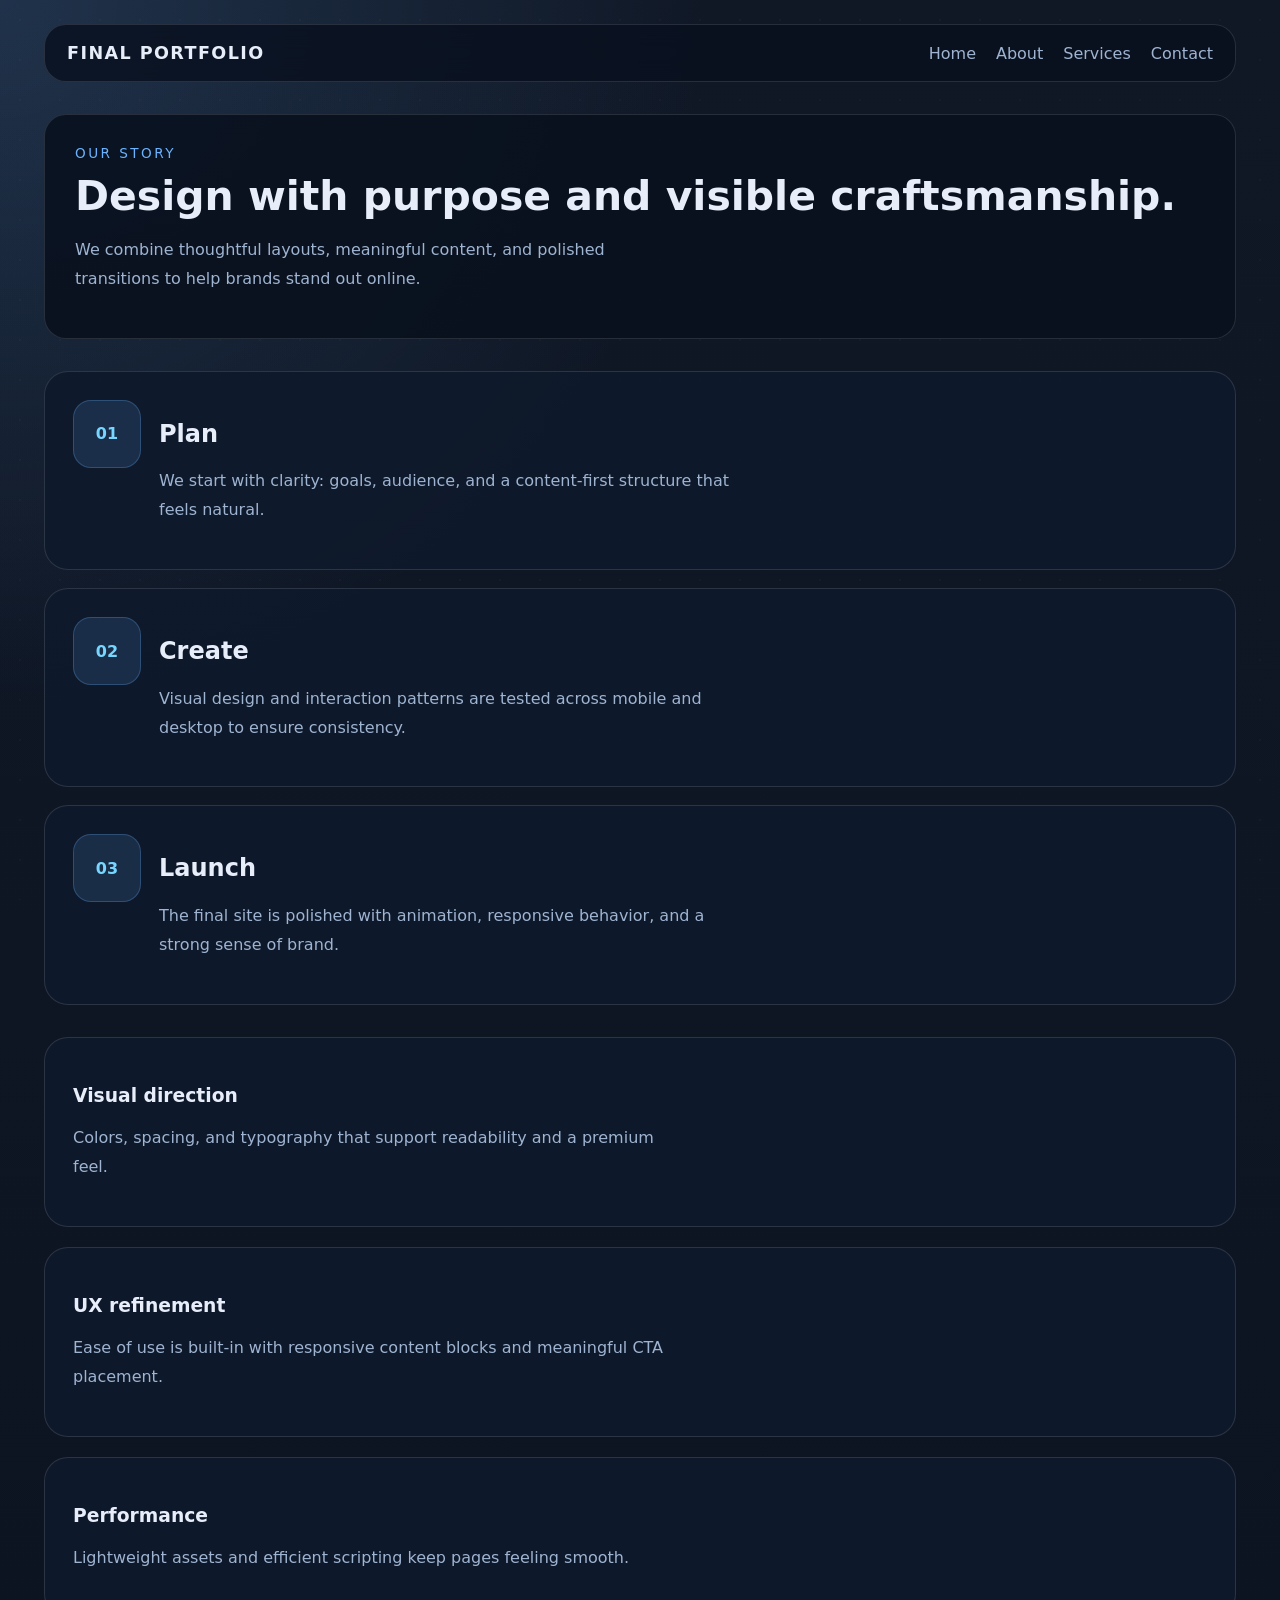
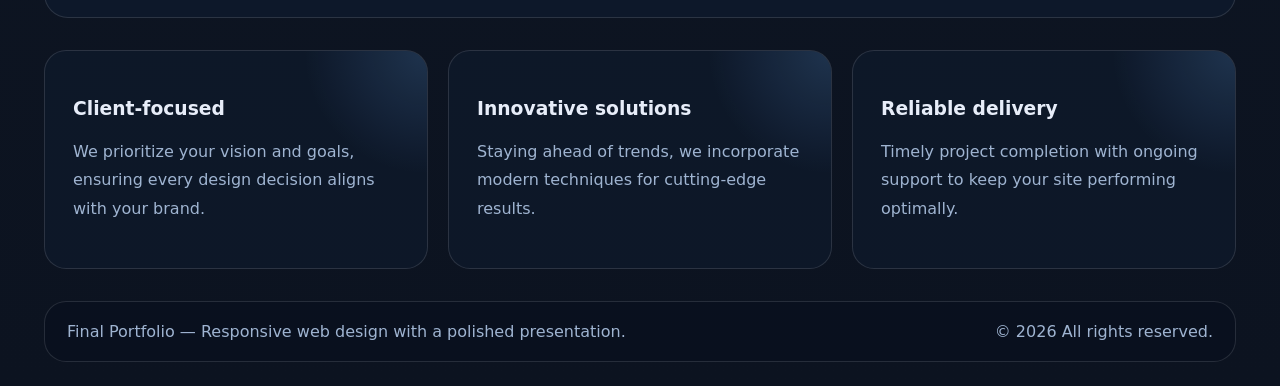
==== about.html @ c87543c3 "Initial commit" ====
<!DOCTYPE html>
<html lang="en">
<head>
  <meta charset="UTF-8" />
  <meta name="viewport" content="width=device-width, initial-scale=1.0" />
  <title>Final Portfolio | About</title>
  <link rel="stylesheet" href="styles.css" />
</head>
<body>
  <div class="page-shell">
    <header class="site-header">
      <div class="brand">Final Portfolio</div>
      <nav class="nav-links">
        <a href="index.html">Home</a>
        <a href="about.html">About</a>
        <a href="services.html">Services</a>
        <a href="contact.html">Contact</a>
      </nav>
      <button class="menu-toggle" aria-label="Toggle menu">Menu</button>
    </header>

    <main>
      <section class="page-intro">
        <span class="eyebrow">Our story</span>
        <h1>Design with purpose and visible craftsmanship.</h1>
        <p>We combine thoughtful layouts, meaningful content, and polished transitions to help brands stand out online.</p>
      </section>

      <section class="timeline-section">
        <div class="timeline-step">
          <div class="step-number">01</div>
          <div>
            <h2>Plan</h2>
            <p>We start with clarity: goals, audience, and a content-first structure that feels natural.</p>
          </div>
        </div>
        <div class="timeline-step">
          <div class="step-number">02</div>
          <div>
            <h2>Create</h2>
            <p>Visual design and interaction patterns are tested across mobile and desktop to ensure consistency.</p>
          </div>
        </div>
        <div class="timeline-step">
          <div class="step-number">03</div>
          <div>
            <h2>Launch</h2>
            <p>The final site is polished with animation, responsive behavior, and a strong sense of brand.</p>
          </div>
        </div>
      </section>

      <section class="skill-grid">
        <article class="skill-card">
          <h3>Visual direction</h3>
          <p>Colors, spacing, and typography that support readability and a premium feel.</p>
        </article>
        <article class="skill-card">
          <h3>UX refinement</h3>
          <p>Ease of use is built-in with responsive content blocks and meaningful CTA placement.</p>
        </article>
        <article class="skill-card">
          <h3>Performance</h3>
          <p>Lightweight assets and efficient scripting keep pages feeling smooth.</p>
        </article>
      </section>

      <section class="feature-grid">
        <article class="feature-card" tabindex="0">
          <h3>Client-focused</h3>
          <p>We prioritize your vision and goals, ensuring every design decision aligns with your brand.</p>
        </article>
        <article class="feature-card" tabindex="0">
          <h3>Innovative solutions</h3>
          <p>Staying ahead of trends, we incorporate modern techniques for cutting-edge results.</p>
        </article>
        <article class="feature-card" tabindex="0">
          <h3>Reliable delivery</h3>
          <p>Timely project completion with ongoing support to keep your site performing optimally.</p>
        </article>
      </section>
    </main>

    <footer class="site-footer">
      <p>Final Portfolio — Responsive web design with a polished presentation.</p>
      <p>© 2026 All rights reserved.</p>
    </footer>
  </div>

  <script src="script.js"></script>
</body>
</html>
---- styles.css ----
:root {
  color-scheme: dark;
  --bg: #0d1321;
  --surface: rgba(18, 36, 60, 0.94);
  --surface-strong: rgba(255, 255, 255, 0.08);
  --text: #e7edf9;
  --muted: #9fb4d1;
  --accent: #6cb3ff;
  --accent-strong: #77d6ff;
  --border: rgba(255, 255, 255, 0.12);
  --radius: 22px;
  font-family: Inter, system-ui, -apple-system, BlinkMacSystemFont, sans-serif;
}

* {
  box-sizing: border-box;
}

html {
  scroll-behavior: smooth;
}

body {
  margin: 0;
  min-height: 100vh;
  background: radial-gradient(circle at top left, rgba(109, 179, 255, 0.17), transparent 30%),
    linear-gradient(180deg, #101826 0%, #0c1320 100%);
  color: var(--text);
}

body::before {
  content: "";
  position: fixed;
  inset: 0;
  background-image: radial-gradient(circle, rgba(255, 255, 255, 0.04) 1px, transparent 1px);
  background-size: 40px 40px;
  pointer-events: none;
  opacity: 0.6;
}

.page-shell {
  position: relative;
  max-width: 1240px;
  margin: 0 auto;
  padding: 24px;
}

.site-header {
  display: flex;
  align-items: center;
  justify-content: space-between;
  gap: 18px;
  margin-bottom: 32px;
  padding: 18px 22px;
  border: 1px solid var(--border);
  border-radius: var(--radius);
  background: rgba(9, 17, 31, 0.82);
  backdrop-filter: blur(12px);
}

.brand {
  font-size: 1.1rem;
  font-weight: 700;
  letter-spacing: 0.08em;
  text-transform: uppercase;
}

.nav-links {
  display: flex;
  gap: 20px;
  flex-wrap: wrap;
}

.nav-links a {
  color: var(--muted);
  text-decoration: none;
  font-weight: 500;
  transition: color 0.2s ease;
}

.nav-links a:hover,
.nav-links a:focus-visible {
  color: var(--accent-strong);
}

.menu-toggle {
  display: none;
  border: 1px solid var(--border);
  border-radius: 999px;
  padding: 10px 16px;
  color: var(--text);
  background: transparent;
  cursor: pointer;
}

main {
  display: grid;
  gap: 32px;
}

.hero-section {
  display: grid;
  grid-template-columns: minmax(0, 1.4fr) minmax(330px, 1fr);
  gap: 28px;
  align-items: stretch;
}

.hero-copy,
.hero-panel,
.page-intro,
.overview-section,
.timeline-section,
.skill-grid,
.feature-grid,
.form-section,
.service-list,
.service-highlights {
  position: relative;
}

.hero-copy {
  padding: 32px;
  border-radius: var(--radius);
  background: rgba(9, 17, 31, 0.82);
  border: 1px solid var(--border);
}

.hero-copy .eyebrow,
.page-intro .eyebrow,
.overview-copy .eyebrow {
  display: inline-flex;
  margin-bottom: 14px;
  font-size: 0.85rem;
  letter-spacing: 0.18em;
  text-transform: uppercase;
  color: var(--accent);
}

.hero-copy h1,
.page-intro h1,
.overview-copy h2 {
  margin: 0 0 18px;
  font-size: clamp(2rem, 3.2vw, 3.6rem);
  line-height: 1.05;
}

.hero-copy p,
.page-intro p,
.overview-copy p,
.service-item p,
.skill-card p,
.timeline-step p,
.mini-card p,
.feature-card p {
  max-width: 58ch;
  color: var(--muted);
  line-height: 1.8;
}

.primary-button {
  display: inline-flex;
  align-items: center;
  gap: 10px;
  padding: 14px 24px;
  margin-top: 22px;
  border: none;
  border-radius: 999px;
  background: linear-gradient(135deg, var(--accent), var(--accent-strong));
  color: #06101d;
  font-weight: 700;
  text-decoration: none;
  cursor: pointer;
  transition: transform 0.2s ease, box-shadow 0.2s ease;
}

.primary-button:hover,
.primary-button:focus-visible {
  transform: translateY(-2px);
  box-shadow: 0 18px 40px rgba(37, 131, 255, 0.18);
}

.slider {
  border-radius: var(--radius);
  overflow: hidden;
  background: linear-gradient(180deg, rgba(12, 27, 50, 0.96), rgba(6, 12, 24, 0.98));
  border: 1px solid var(--border);
  min-height: 320px;
  display: grid;
  align-items: center;
}

.slider-track {
  display: grid;
  position: relative;
  min-height: 320px;
}

.slide {
  position: absolute;
  inset: 0;
  padding: 32px;
  opacity: 0;
  transform: translateY(20px);
  transition: opacity 0.7s ease, transform 0.7s ease;
}

.slide.active {
  opacity: 1;
  transform: translateY(0);
}

.slide h2 {
  margin: 0 0 14px;
  font-size: clamp(1.65rem, 2vw, 2.2rem);
}

.slider-controls {
  display: flex;
  justify-content: center;
  gap: 10px;
  padding: 20px 0;
}

.slider-dot {
  width: 14px;
  height: 14px;
  border-radius: 50%;
  border: 1px solid rgba(255, 255, 255, 0.4);
  background: transparent;
  cursor: pointer;
  transition: transform 0.2s ease, background 0.2s ease;
}

.slider-dot.active,
.slider-dot:hover {
  transform: scale(1.15);
  background: var(--accent);
}

.feature-grid {
  display: grid;
  grid-template-columns: repeat(3, minmax(0, 1fr));
  gap: 20px;
}

.feature-card {
  position: relative;
  padding: 28px;
  border-radius: var(--radius);
  background: rgba(14, 25, 42, 0.9);
  border: 1px solid var(--border);
  overflow: hidden;
  cursor: pointer;
  transition: transform 0.3s ease, border-color 0.3s ease;
}

.feature-card::before {
  content: "";
  position: absolute;
  inset: 0;
  background: radial-gradient(circle at top right, rgba(109, 179, 255, 0.18), transparent 28%);
  pointer-events: none;
}

.feature-card:hover,
.feature-card:focus-visible,
.feature-card.active-card {
  transform: translateY(-6px);
  border-color: rgba(109, 179, 255, 0.4);
  box-shadow: 0 20px 50px rgba(37, 131, 255, 0.12);
}

.feature-card.active-card {
  background: rgba(15, 34, 62, 0.96);
}

.overview-section {
  display: grid;
  gap: 24px;
  grid-template-columns: minmax(0, 1.8fr) minmax(280px, 1fr);
  align-items: start;
}

.overview-copy {
  padding: 32px;
  border-radius: var(--radius);
  border: 1px solid var(--border);
  background: rgba(9, 17, 31, 0.82);
}

.overview-cards {
  display: grid;
  gap: 20px;
}

.mini-card,
.skill-card,
.service-item,
.highlight-card,
.timeline-step {
  border-radius: 24px;
  padding: 28px;
  background: rgba(14, 26, 44, 0.88);
  border: 1px solid var(--border);
}

.mini-card::after,
.highlight-card::after {
  content: "";
  display: block;
  width: 58px;
  height: 4px;
  margin-top: 18px;
  border-radius: 999px;
  background: linear-gradient(90deg, rgba(109, 179, 255, 0.85), rgba(119, 214, 255, 0.45));
}

.page-intro {
  padding: 28px 30px;
  border-radius: var(--radius);
  border: 1px solid var(--border);
  background: rgba(9, 17, 31, 0.9);
}

.timeline-section {
  display: grid;
  gap: 18px;
}

.timeline-step {
  display: grid;
  grid-template-columns: 68px minmax(0, 1fr);
  gap: 18px;
}

.step-number {
  width: 68px;
  height: 68px;
  display: grid;
  place-items: center;
  border-radius: 18px;
  font-weight: 700;
  background: rgba(109, 179, 255, 0.14);
  border: 1px solid rgba(109, 179, 255, 0.25);
  color: var(--accent-strong);
}

.skill-grid,
.service-list,
.service-highlights {
  display: grid;
  gap: 20px;
}

.service-item,
.skill-card,
.highlight-card {
  position: relative;
}

.service-item:hover,
.skill-card:hover,
.highlight-card:hover {
  transform: translateY(-4px);
}

.form-section {
  padding: 28px;
  border-radius: var(--radius);
  border: 1px solid var(--border);
  background: rgba(9, 17, 31, 0.92);
}

.contact-form {
  display: grid;
  gap: 18px;
}

.form-row {
  display: grid;
  gap: 8px;
}

.form-row label {
  font-size: 0.95rem;
  color: var(--text);
}

.form-row input,
.form-row select,
.form-row textarea {
  width: 100%;
  padding: 14px 16px;
  border-radius: 16px;
  border: 1px solid rgba(255, 255, 255, 0.12);
  background: rgba(8, 16, 29, 0.96);
  color: var(--text);
  transition: border-color 0.2s ease, transform 0.2s ease;
}

.form-row input:focus,
.form-row select:focus,
.form-row textarea:focus {
  outline: none;
  border-color: rgba(109, 179, 255, 0.7);
  transform: translateY(-1px);
}

.form-row input[type="range"] {
  accent-color: var(--accent-strong);
}

.range-value {
  font-size: 0.95rem;
  color: var(--muted);
}

.checkbox-row {
  grid-template-columns: auto 1fr;
  align-items: center;
}

.checkbox-row input {
  width: auto;
  margin-right: 10px;
}

.full-width {
  grid-column: 1 / -1;
}

.form-note {
  margin: 0;
  color: var(--muted);
  font-size: 0.95rem;
}

.site-footer {
  margin-top: 32px;
  padding: 20px 22px;
  border-radius: var(--radius);
  border: 1px solid var(--border);
  background: rgba(9, 17, 31, 0.82);
  display: flex;
  justify-content: space-between;
  flex-wrap: wrap;
  gap: 12px;
}

.site-footer p {
  margin: 0;
  color: var(--muted);
}

@media (max-width: 920px) {
  .hero-section,
  .overview-section {
    grid-template-columns: 1fr;
  }

  .feature-grid,
  .skill-grid,
  .service-list,
  .service-highlights {
    grid-template-columns: 1fr;
  }
}

@media (max-width: 760px) {
  .page-shell {
    padding: 18px;
  }

  .site-header {
    flex-wrap: wrap;
    justify-content: center;
  }

  .nav-links {
    width: 100%;
    justify-content: center;
  }

  .menu-toggle {
    display: inline-flex;
  }

  .page-intro h1,
  .hero-copy h1,
  .overview-copy h2 {
    font-size: 2.4rem;
  }
}

@media (max-width: 520px) {
  .site-footer {
    flex-direction: column;
    align-items: flex-start;
  }

  .hero-copy,
  .hero-panel,
  .page-intro,
  .overview-copy,
  .timeline-step,
  .feature-card,
  .mini-card,
  .service-item,
  .highlight-card,
  .form-section {
    padding: 22px;
  }
}
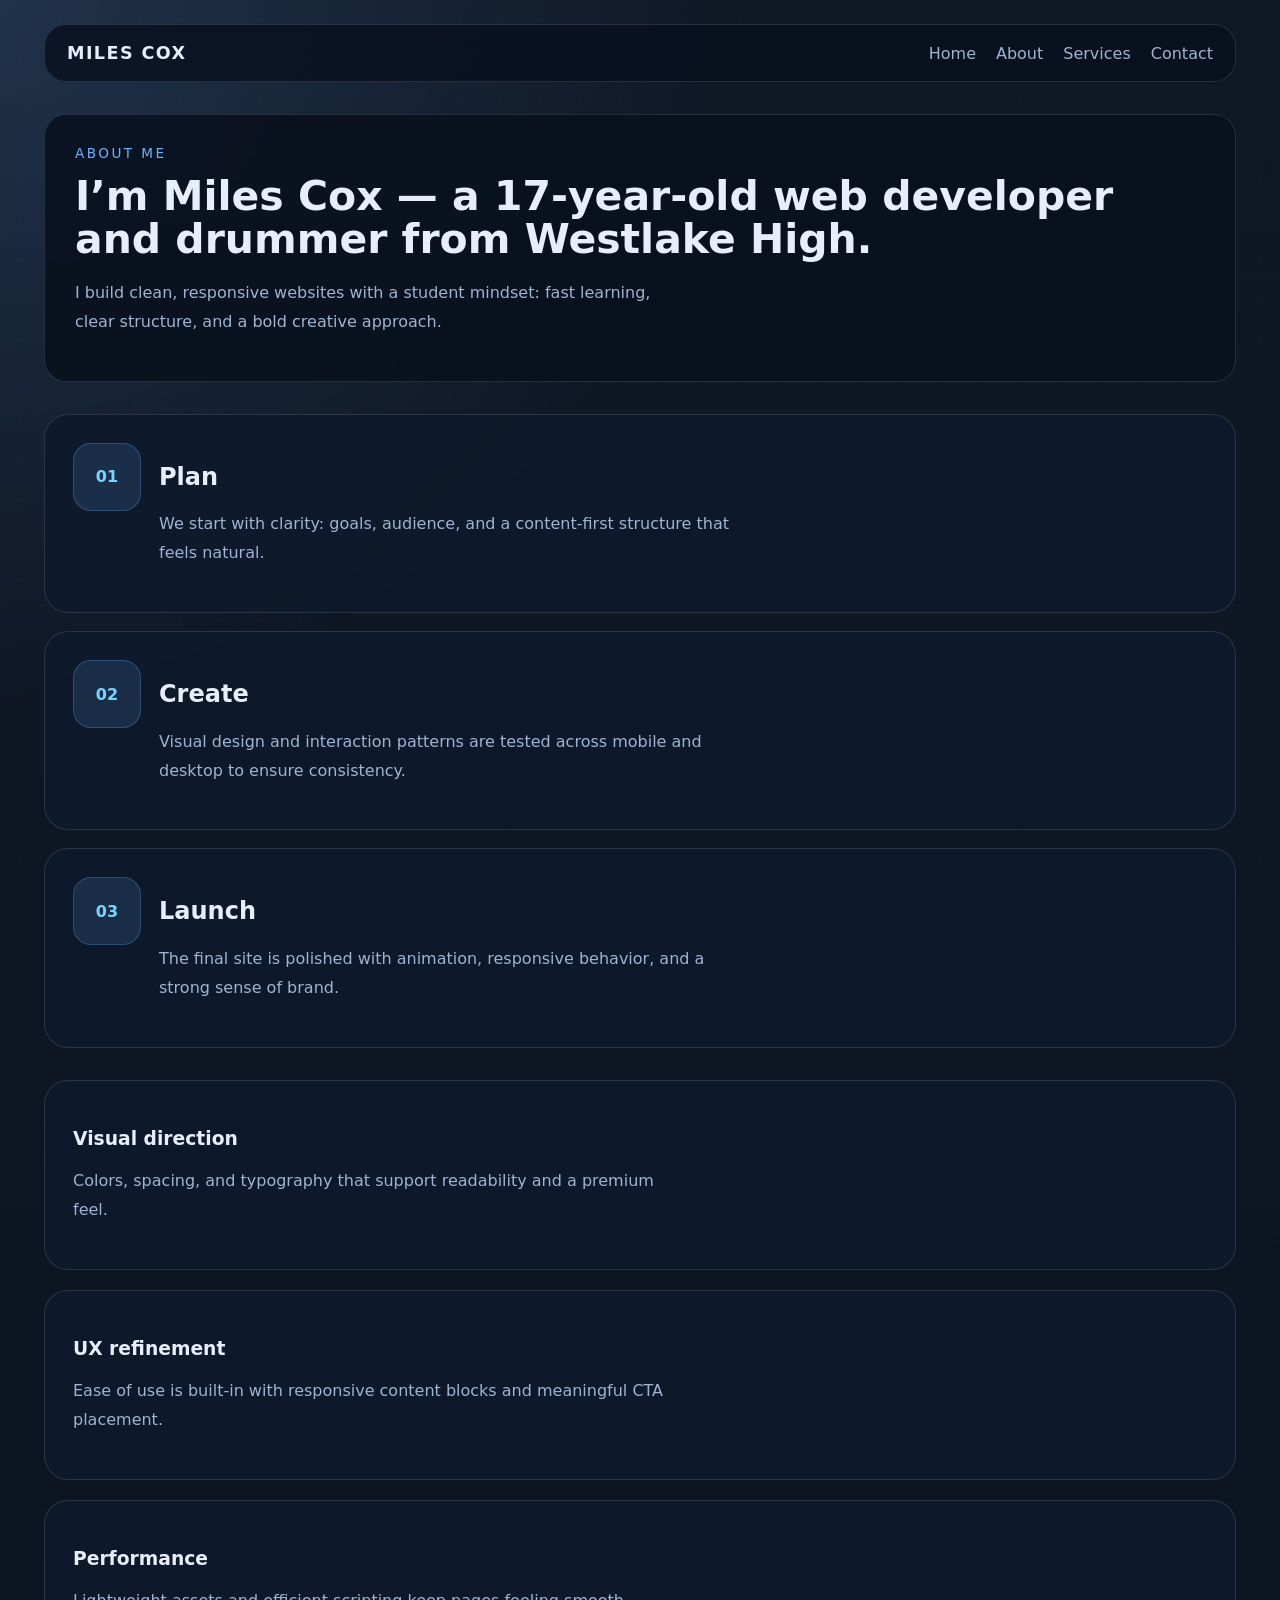
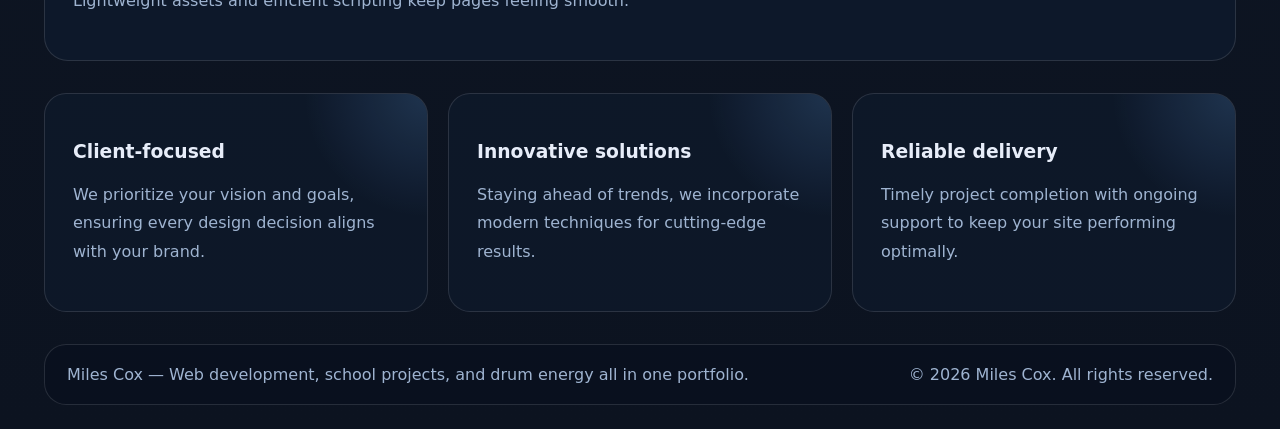
==== commit fa50eba4: "Made it more personal. Updated it and made it more personal" ====
--- a/about.html
+++ b/about.html
@@ -3,13 +3,13 @@
 <head>
   <meta charset="UTF-8" />
   <meta name="viewport" content="width=device-width, initial-scale=1.0" />
-  <title>Final Portfolio | About</title>
+  <title>About Miles Cox</title>
   <link rel="stylesheet" href="styles.css" />
 </head>
 <body>
   <div class="page-shell">
     <header class="site-header">
-      <div class="brand">Final Portfolio</div>
+      <div class="brand">Miles Cox</div>
       <nav class="nav-links">
         <a href="index.html">Home</a>
         <a href="about.html">About</a>
@@ -21,9 +21,9 @@
 
     <main>
       <section class="page-intro">
-        <span class="eyebrow">Our story</span>
-        <h1>Design with purpose and visible craftsmanship.</h1>
-        <p>We combine thoughtful layouts, meaningful content, and polished transitions to help brands stand out online.</p>
+        <span class="eyebrow">About me</span>
+        <h1>I’m Miles Cox — a 17-year-old web developer and drummer from Westlake High.</h1>
+        <p>I build clean, responsive websites with a student mindset: fast learning, clear structure, and a bold creative approach.</p>
       </section>
 
       <section class="timeline-section">
@@ -82,8 +82,8 @@
     </main>
 
     <footer class="site-footer">
-      <p>Final Portfolio — Responsive web design with a polished presentation.</p>
-      <p>© 2026 All rights reserved.</p>
+      <p>Miles Cox — Web development, school projects, and drum energy all in one portfolio.</p>
+      <p>© 2026 Miles Cox. All rights reserved.</p>
     </footer>
   </div>
 
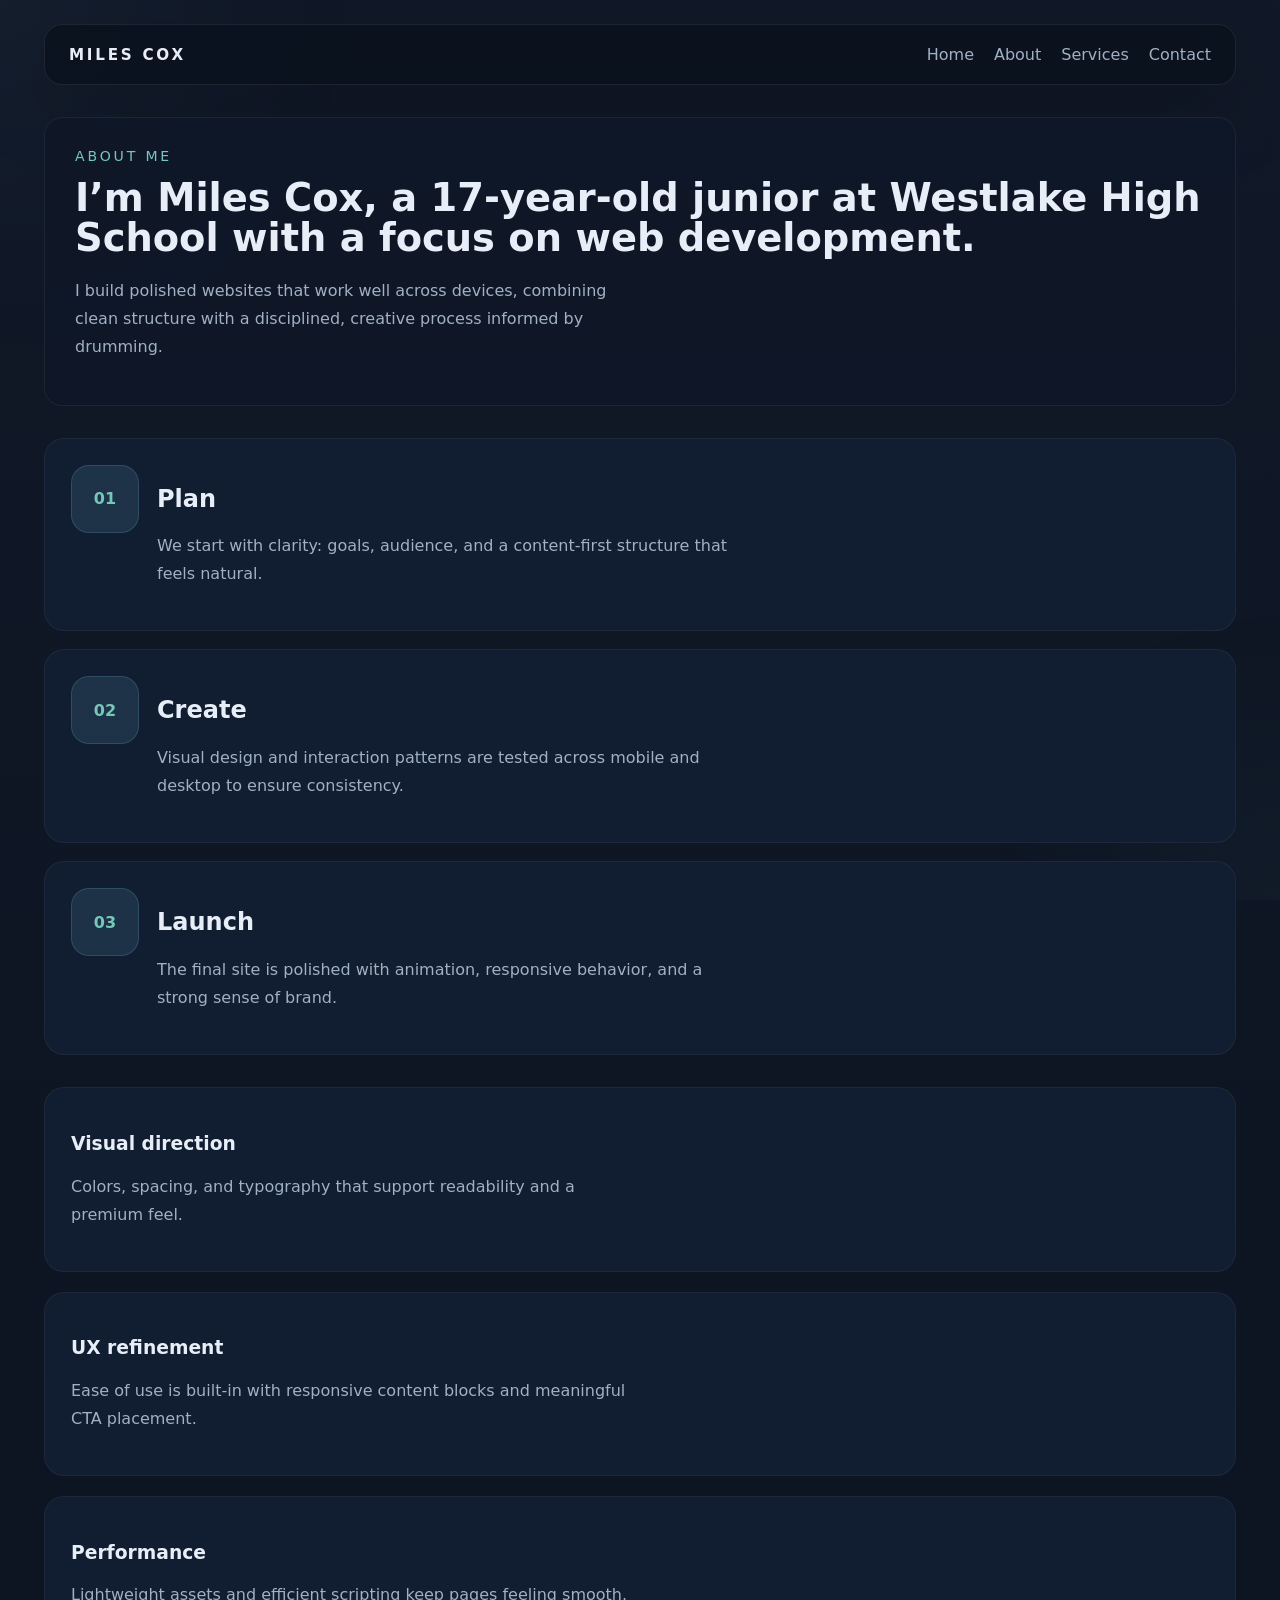
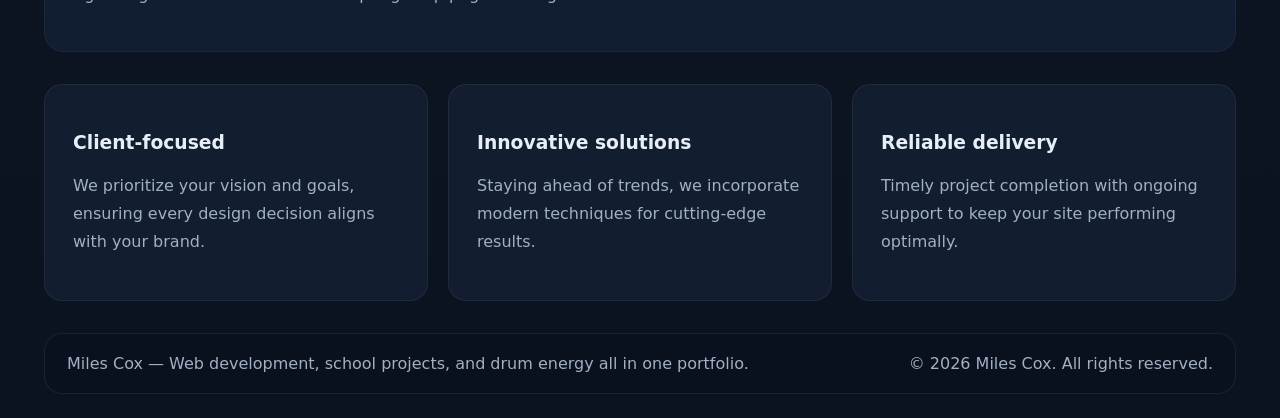
==== commit cf6f1d4c: "made it better" ====
--- a/about.html
+++ b/about.html
@@ -22,8 +22,8 @@
     <main>
       <section class="page-intro">
         <span class="eyebrow">About me</span>
-        <h1>I’m Miles Cox — a 17-year-old web developer and drummer from Westlake High.</h1>
-        <p>I build clean, responsive websites with a student mindset: fast learning, clear structure, and a bold creative approach.</p>
+        <h1>I’m Miles Cox, a 17-year-old junior at Westlake High School with a focus on web development.</h1>
+        <p>I build polished websites that work well across devices, combining clean structure with a disciplined, creative process informed by drumming.</p>
       </section>
 
       <section class="timeline-section">
--- a/styles.css
+++ b/styles.css
@@ -1,14 +1,15 @@
 :root {
   color-scheme: dark;
-  --bg: #0d1321;
-  --surface: rgba(18, 36, 60, 0.94);
-  --surface-strong: rgba(255, 255, 255, 0.08);
-  --text: #e7edf9;
-  --muted: #9fb4d1;
-  --accent: #6cb3ff;
-  --accent-strong: #77d6ff;
-  --border: rgba(255, 255, 255, 0.12);
-  --radius: 22px;
+  --bg: #0f1724;
+  --surface: rgba(16, 25, 40, 0.88);
+  --surface-strong: rgba(18, 28, 48, 0.96);
+  --text: #e7eef7;
+  --muted: #a1b0c3;
+  --accent: #6eb8d4;
+  --accent-strong: #74c8b8;
+  --border: rgba(255, 255, 255, 0.08);
+  --radius: 18px;
+  --shadow: 0 28px 80px rgba(0, 0, 0, 0.18);
   font-family: Inter, system-ui, -apple-system, BlinkMacSystemFont, sans-serif;
 }
 
@@ -23,8 +24,7 @@
 body {
   margin: 0;
   min-height: 100vh;
-  background: radial-gradient(circle at top left, rgba(109, 179, 255, 0.17), transparent 30%),
-    linear-gradient(180deg, #101826 0%, #0c1320 100%);
+  background: linear-gradient(180deg, #111827 0%, #0b1320 100%);
   color: var(--text);
 }
 
@@ -32,10 +32,10 @@
   content: "";
   position: fixed;
   inset: 0;
-  background-image: radial-gradient(circle, rgba(255, 255, 255, 0.04) 1px, transparent 1px);
-  background-size: 40px 40px;
+  background: radial-gradient(circle at top left, rgba(110, 184, 212, 0.12), transparent 24%),
+    radial-gradient(circle at bottom right, rgba(116, 200, 184, 0.1), transparent 20%);
   pointer-events: none;
-  opacity: 0.6;
+  opacity: 0.35;
 }
 
 .page-shell {
@@ -51,18 +51,20 @@
   justify-content: space-between;
   gap: 18px;
   margin-bottom: 32px;
-  padding: 18px 22px;
+  padding: 20px 24px;
   border: 1px solid var(--border);
   border-radius: var(--radius);
-  background: rgba(9, 17, 31, 0.82);
-  backdrop-filter: blur(12px);
+  background: rgba(10, 18, 30, 0.82);
+  backdrop-filter: blur(16px);
+  box-shadow: var(--shadow);
 }
 
 .brand {
-  font-size: 1.1rem;
+  font-size: 0.95rem;
   font-weight: 700;
-  letter-spacing: 0.08em;
+  letter-spacing: 0.18em;
   text-transform: uppercase;
+  color: var(--text);
 }
 
 .nav-links {
@@ -119,10 +121,10 @@
 }
 
 .hero-copy {
-  padding: 32px;
-  border-radius: var(--radius);
-  background: rgba(9, 17, 31, 0.82);
-  border: 1px solid var(--border);
+  padding: 34px;
+  border-radius: var(--radius);
+  background: rgba(16, 24, 38, 0.96);
+  border: 1px solid rgba(255, 255, 255, 0.06);
 }
 
 .hero-copy .eyebrow,
@@ -130,17 +132,17 @@
 .overview-copy .eyebrow {
   display: inline-flex;
   margin-bottom: 14px;
-  font-size: 0.85rem;
-  letter-spacing: 0.18em;
+  font-size: 0.88rem;
+  letter-spacing: 0.2em;
   text-transform: uppercase;
-  color: var(--accent);
+  color: var(--accent-strong);
 }
 
 .hero-copy h1,
 .page-intro h1,
 .overview-copy h2 {
   margin: 0 0 18px;
-  font-size: clamp(2rem, 3.2vw, 3.6rem);
+  font-size: clamp(2rem, 3vw, 3.4rem);
   line-height: 1.05;
 }
 
@@ -152,9 +154,9 @@
 .timeline-step p,
 .mini-card p,
 .feature-card p {
-  max-width: 58ch;
+  max-width: 56ch;
   color: var(--muted);
-  line-height: 1.8;
+  line-height: 1.75;
 }
 
 .primary-button {
@@ -163,27 +165,28 @@
   gap: 10px;
   padding: 14px 24px;
   margin-top: 22px;
-  border: none;
+  border: 1px solid transparent;
   border-radius: 999px;
-  background: linear-gradient(135deg, var(--accent), var(--accent-strong));
-  color: #06101d;
+  background: var(--accent);
+  color: #0c1721;
   font-weight: 700;
   text-decoration: none;
   cursor: pointer;
-  transition: transform 0.2s ease, box-shadow 0.2s ease;
+  transition: transform 0.2s ease, box-shadow 0.2s ease, background 0.2s ease;
 }
 
 .primary-button:hover,
 .primary-button:focus-visible {
   transform: translateY(-2px);
-  box-shadow: 0 18px 40px rgba(37, 131, 255, 0.18);
+  background: var(--accent-strong);
+  box-shadow: 0 20px 40px rgba(59, 146, 173, 0.24);
 }
 
 .slider {
   border-radius: var(--radius);
   overflow: hidden;
-  background: linear-gradient(180deg, rgba(12, 27, 50, 0.96), rgba(6, 12, 24, 0.98));
-  border: 1px solid var(--border);
+  background: linear-gradient(180deg, rgba(18, 30, 48, 0.95), rgba(11, 18, 30, 0.98));
+  border: 1px solid rgba(255, 255, 255, 0.06);
   min-height: 320px;
   display: grid;
   align-items: center;
@@ -201,7 +204,7 @@
   padding: 32px;
   opacity: 0;
   transform: translateY(20px);
-  transition: opacity 0.7s ease, transform 0.7s ease;
+  transition: opacity 0.6s ease, transform 0.6s ease;
 }
 
 .slide.active {
@@ -225,16 +228,17 @@
   width: 14px;
   height: 14px;
   border-radius: 50%;
-  border: 1px solid rgba(255, 255, 255, 0.4);
+  border: 1px solid rgba(255, 255, 255, 0.28);
   background: transparent;
   cursor: pointer;
-  transition: transform 0.2s ease, background 0.2s ease;
+  transition: transform 0.2s ease, background 0.2s ease, border-color 0.2s ease;
 }
 
 .slider-dot.active,
 .slider-dot:hover {
   transform: scale(1.15);
-  background: var(--accent);
+  background: var(--accent-strong);
+  border-color: var(--accent-strong);
 }
 
 .feature-grid {
@@ -247,31 +251,21 @@
   position: relative;
   padding: 28px;
   border-radius: var(--radius);
-  background: rgba(14, 25, 42, 0.9);
-  border: 1px solid var(--border);
-  overflow: hidden;
-  cursor: pointer;
-  transition: transform 0.3s ease, border-color 0.3s ease;
-}
-
-.feature-card::before {
-  content: "";
-  position: absolute;
-  inset: 0;
-  background: radial-gradient(circle at top right, rgba(109, 179, 255, 0.18), transparent 28%);
-  pointer-events: none;
+  background: rgba(20, 32, 50, 0.92);
+  border: 1px solid rgba(255, 255, 255, 0.06);
+  transition: transform 0.3s ease, border-color 0.3s ease, box-shadow 0.3s ease;
 }
 
 .feature-card:hover,
 .feature-card:focus-visible,
 .feature-card.active-card {
-  transform: translateY(-6px);
-  border-color: rgba(109, 179, 255, 0.4);
-  box-shadow: 0 20px 50px rgba(37, 131, 255, 0.12);
+  transform: translateY(-5px);
+  border-color: rgba(110, 184, 212, 0.25);
+  box-shadow: 0 24px 60px rgba(12, 25, 43, 0.22);
 }
 
 .feature-card.active-card {
-  background: rgba(15, 34, 62, 0.96);
+  background: rgba(20, 34, 54, 0.96);
 }
 
 .overview-section {
@@ -284,8 +278,8 @@
 .overview-copy {
   padding: 32px;
   border-radius: var(--radius);
-  border: 1px solid var(--border);
-  background: rgba(9, 17, 31, 0.82);
+  border: 1px solid rgba(255, 255, 255, 0.06);
+  background: rgba(17, 27, 44, 0.92);
 }
 
 .overview-cards {
@@ -298,10 +292,10 @@
 .service-item,
 .highlight-card,
 .timeline-step {
-  border-radius: 24px;
-  padding: 28px;
-  background: rgba(14, 26, 44, 0.88);
-  border: 1px solid var(--border);
+  border-radius: 20px;
+  padding: 26px;
+  background: rgba(18, 30, 50, 0.9);
+  border: 1px solid rgba(255, 255, 255, 0.05);
 }
 
 .mini-card::after,
@@ -312,14 +306,18 @@
   height: 4px;
   margin-top: 18px;
   border-radius: 999px;
-  background: linear-gradient(90deg, rgba(109, 179, 255, 0.85), rgba(119, 214, 255, 0.45));
-}
+  background: linear-gradient(90deg, rgba(110, 184, 212, 0.85), rgba(116, 200, 184, 0.45));
+}
+
+
+
+
 
 .page-intro {
   padding: 28px 30px;
   border-radius: var(--radius);
-  border: 1px solid var(--border);
-  background: rgba(9, 17, 31, 0.9);
+  border: 1px solid rgba(255, 255, 255, 0.06);
+  background: rgba(15, 24, 40, 0.94);
 }
 
 .timeline-section {
@@ -340,8 +338,8 @@
   place-items: center;
   border-radius: 18px;
   font-weight: 700;
-  background: rgba(109, 179, 255, 0.14);
-  border: 1px solid rgba(109, 179, 255, 0.25);
+  background: rgba(110, 184, 212, 0.14);
+  border: 1px solid rgba(110, 184, 212, 0.2);
   color: var(--accent-strong);
 }
 
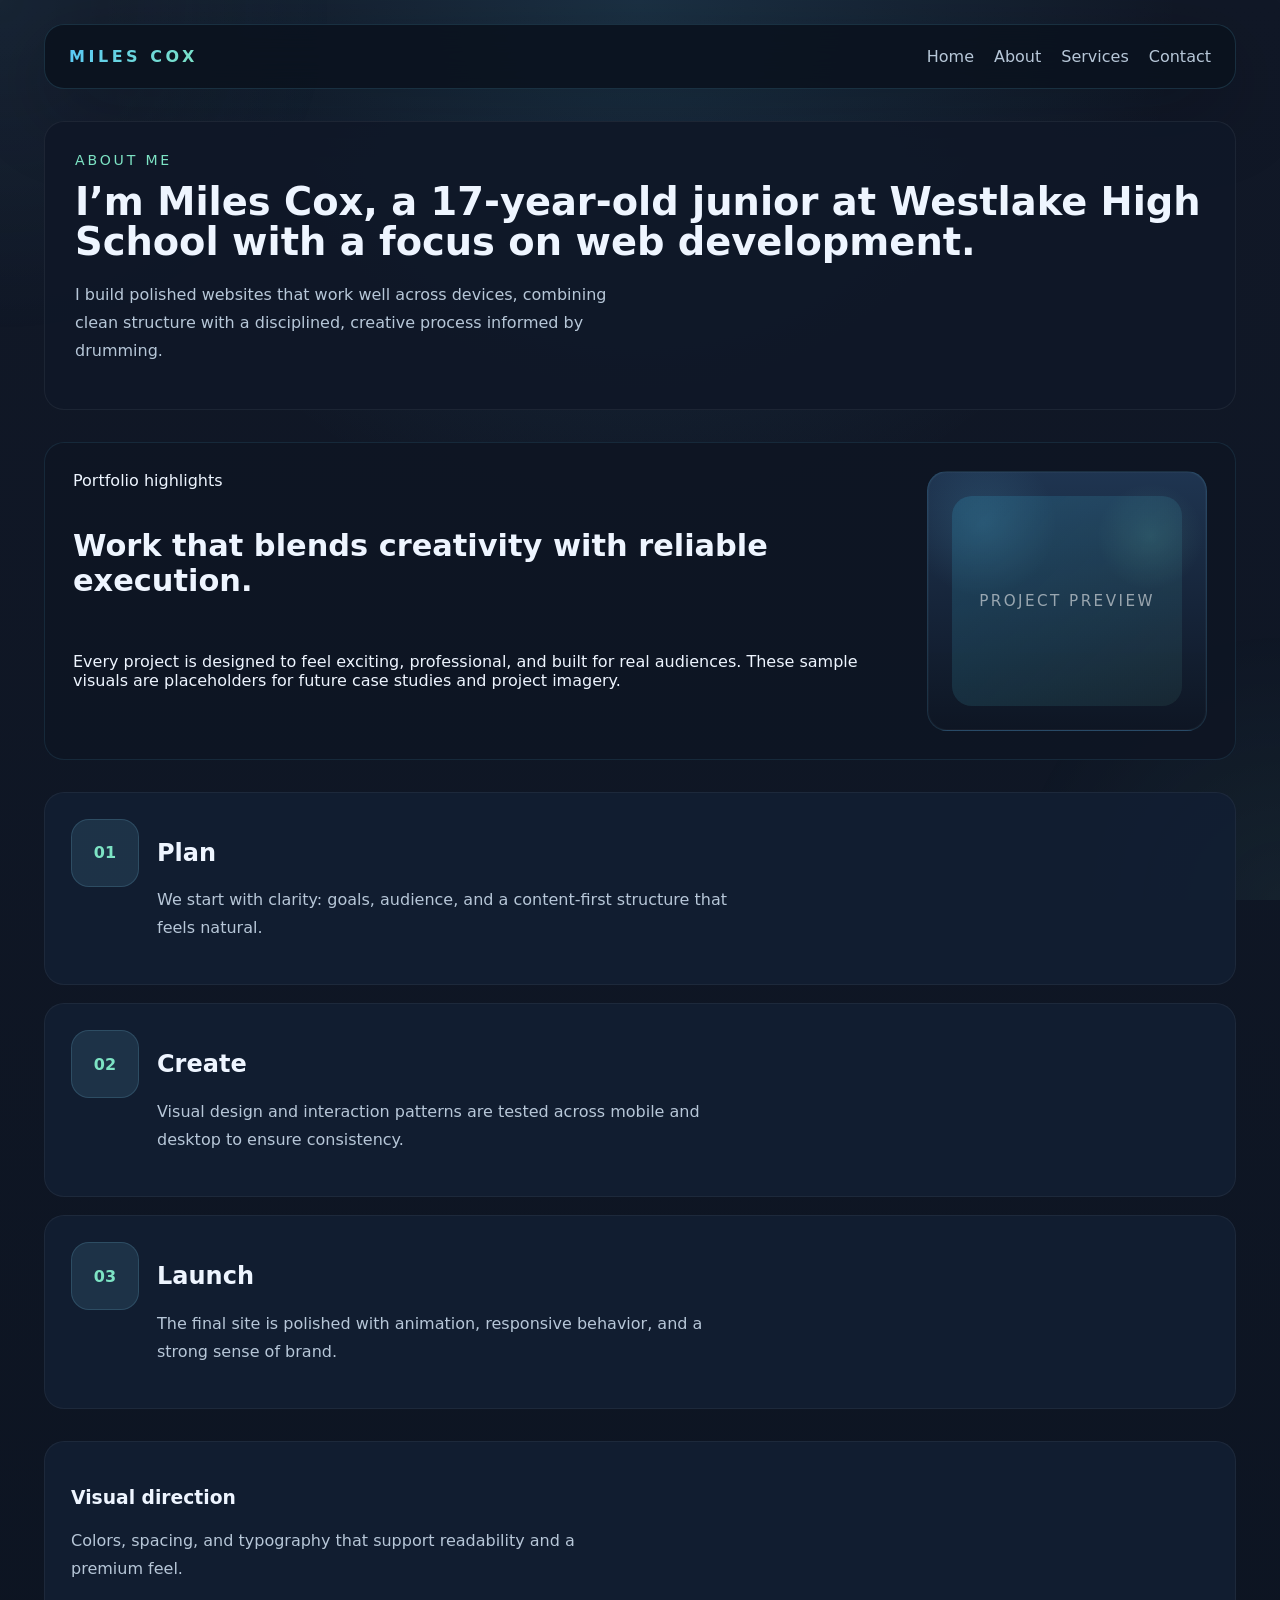
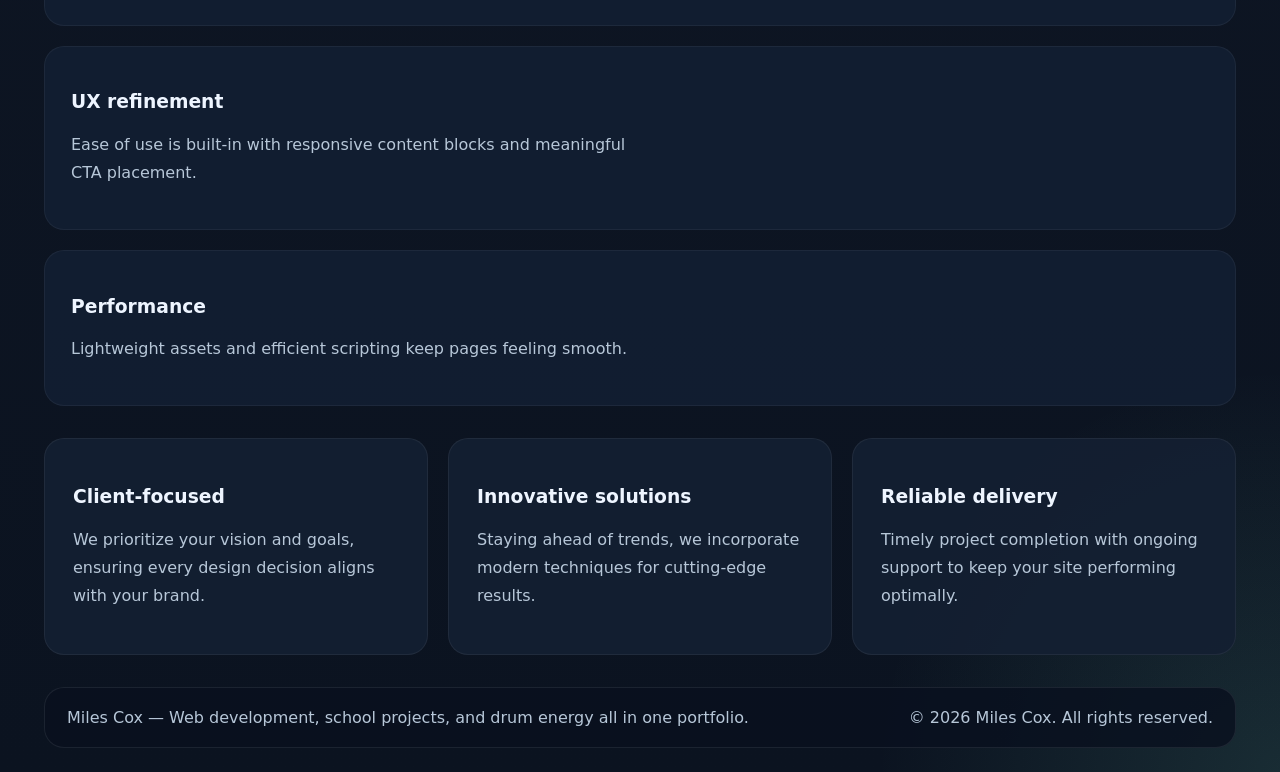
==== commit 86c877bb: "made it better" ====
--- a/about.html
+++ b/about.html
@@ -10,13 +10,13 @@
   <div class="page-shell">
     <header class="site-header">
       <div class="brand">Miles Cox</div>
-      <nav class="nav-links">
+      <nav id="main-navigation" class="nav-links">
         <a href="index.html">Home</a>
         <a href="about.html">About</a>
         <a href="services.html">Services</a>
         <a href="contact.html">Contact</a>
       </nav>
-      <button class="menu-toggle" aria-label="Toggle menu">Menu</button>
+      <button class="menu-toggle" aria-label="Toggle menu" aria-controls="main-navigation" aria-expanded="false">Menu</button>
     </header>
 
     <main>
@@ -24,6 +24,17 @@
         <span class="eyebrow">About me</span>
         <h1>I’m Miles Cox, a 17-year-old junior at Westlake High School with a focus on web development.</h1>
         <p>I build polished websites that work well across devices, combining clean structure with a disciplined, creative process informed by drumming.</p>
+      </section>
+
+      <section class="bio-grid">
+        <div class="bio-copy">
+          <span class="eyebrow">Portfolio highlights</span>
+          <h2>Work that blends creativity with reliable execution.</h2>
+          <p>Every project is designed to feel exciting, professional, and built for real audiences. These sample visuals are placeholders for future case studies and project imagery.</p>
+        </div>
+        <article class="bio-card">
+          <div class="placeholder-image">Project preview</div>
+        </article>
       </section>
 
       <section class="timeline-section">
--- a/styles.css
+++ b/styles.css
@@ -1,15 +1,15 @@
 :root {
   color-scheme: dark;
-  --bg: #0f1724;
-  --surface: rgba(16, 25, 40, 0.88);
-  --surface-strong: rgba(18, 28, 48, 0.96);
-  --text: #e7eef7;
-  --muted: #a1b0c3;
-  --accent: #6eb8d4;
-  --accent-strong: #74c8b8;
+  --bg: #0b1320;
+  --surface: rgba(15, 23, 38, 0.88);
+  --surface-strong: rgba(12, 18, 30, 0.96);
+  --text: #eef5ff;
+  --muted: #b7c7d8;
+  --accent: #58c9f7;
+  --accent-strong: #7de3c4;
   --border: rgba(255, 255, 255, 0.08);
-  --radius: 18px;
-  --shadow: 0 28px 80px rgba(0, 0, 0, 0.18);
+  --radius: 20px;
+  --shadow: 0 28px 80px rgba(0, 0, 0, 0.22);
   font-family: Inter, system-ui, -apple-system, BlinkMacSystemFont, sans-serif;
 }
 
@@ -24,7 +24,9 @@
 body {
   margin: 0;
   min-height: 100vh;
-  background: linear-gradient(180deg, #111827 0%, #0b1320 100%);
+  background: radial-gradient(circle at top, rgba(88, 201, 243, 0.14), transparent 22%),
+    radial-gradient(circle at bottom right, rgba(125, 227, 196, 0.12), transparent 15%),
+    linear-gradient(180deg, #111827 0%, #0b1320 100%);
   color: var(--text);
 }
 
@@ -32,10 +34,21 @@
   content: "";
   position: fixed;
   inset: 0;
-  background: radial-gradient(circle at top left, rgba(110, 184, 212, 0.12), transparent 24%),
-    radial-gradient(circle at bottom right, rgba(116, 200, 184, 0.1), transparent 20%);
+  background: radial-gradient(circle at top left, rgba(110, 184, 212, 0.2), transparent 22%),
+    radial-gradient(circle at bottom right, rgba(125, 227, 196, 0.14), transparent 18%);
   pointer-events: none;
-  opacity: 0.35;
+  opacity: 0.42;
+}
+
+body::after {
+  content: "";
+  position: fixed;
+  inset: 0;
+  background-image: linear-gradient(90deg, rgba(255,255,255,0.02) 1px, transparent 1px),
+    linear-gradient(rgba(255,255,255,0.02) 1px, transparent 1px);
+  background-size: 120px 120px;
+  pointer-events: none;
+  opacity: 0.12;
 }
 
 .page-shell {
@@ -51,38 +64,44 @@
   justify-content: space-between;
   gap: 18px;
   margin-bottom: 32px;
-  padding: 20px 24px;
-  border: 1px solid var(--border);
-  border-radius: var(--radius);
-  background: rgba(10, 18, 30, 0.82);
-  backdrop-filter: blur(16px);
-  box-shadow: var(--shadow);
+  padding: 22px 24px;
+  border: 1px solid rgba(94, 181, 216, 0.18);
+  border-radius: var(--radius);
+  background: rgba(10, 18, 30, 0.9);
+  backdrop-filter: blur(18px);
+  box-shadow: 0 24px 80px rgba(4, 8, 18, 0.24);
 }
 
 .brand {
-  font-size: 0.95rem;
-  font-weight: 700;
-  letter-spacing: 0.18em;
+  font-size: 1rem;
+  font-weight: 800;
+  letter-spacing: 0.22em;
   text-transform: uppercase;
-  color: var(--text);
+  background: linear-gradient(135deg, var(--accent), var(--accent-strong));
+  background-clip: text;
+  -webkit-background-clip: text;
+  color: transparent;
 }
 
 .nav-links {
   display: flex;
   gap: 20px;
   flex-wrap: wrap;
+  align-items: center;
+  transition: max-height 0.32s ease, opacity 0.28s ease;
 }
 
 .nav-links a {
   color: var(--muted);
   text-decoration: none;
   font-weight: 500;
-  transition: color 0.2s ease;
+  transition: color 0.2s ease, transform 0.2s ease;
 }
 
 .nav-links a:hover,
 .nav-links a:focus-visible {
   color: var(--accent-strong);
+  transform: translateY(-1px);
 }
 
 .menu-toggle {
@@ -91,8 +110,15 @@
   border-radius: 999px;
   padding: 10px 16px;
   color: var(--text);
-  background: transparent;
+  background: rgba(10, 18, 30, 0.88);
   cursor: pointer;
+  transition: transform 0.2s ease, background 0.2s ease;
+}
+
+.menu-toggle:hover,
+.menu-toggle:focus-visible {
+  transform: translateY(-1px);
+  background: rgba(15, 24, 40, 0.96);
 }
 
 main {
@@ -123,8 +149,30 @@
 .hero-copy {
   padding: 34px;
   border-radius: var(--radius);
-  background: rgba(16, 24, 38, 0.96);
-  border: 1px solid rgba(255, 255, 255, 0.06);
+  background: linear-gradient(180deg, rgba(19, 31, 48, 0.96), rgba(15, 25, 40, 0.95));
+  border: 1px solid rgba(94, 181, 216, 0.16);
+  box-shadow: 0 24px 60px rgba(2, 8, 22, 0.25);
+}
+
+.hero-panel {
+  position: relative;
+  border-radius: var(--radius);
+  overflow: hidden;
+  background: radial-gradient(circle at 20% 30%, rgba(94, 181, 216, 0.14), transparent 24%),
+    radial-gradient(circle at 80% 20%, rgba(125, 227, 196, 0.1), transparent 18%),
+    linear-gradient(180deg, rgba(18, 30, 48, 0.96), rgba(11, 18, 30, 1));
+  border: 1px solid rgba(255, 255, 255, 0.08);
+  min-height: 360px;
+  display: grid;
+  align-items: center;
+}
+
+.hero-panel::before {
+  content: "";
+  position: absolute;
+  inset: 0;
+  background: radial-gradient(circle at 50% 60%, rgba(255, 255, 255, 0.05), transparent 26%);
+  pointer-events: none;
 }
 
 .hero-copy .eyebrow,
@@ -167,12 +215,12 @@
   margin-top: 22px;
   border: 1px solid transparent;
   border-radius: 999px;
-  background: var(--accent);
+  background: linear-gradient(135deg, var(--accent), var(--accent-strong));
   color: #0c1721;
   font-weight: 700;
   text-decoration: none;
   cursor: pointer;
-  transition: transform 0.2s ease, box-shadow 0.2s ease, background 0.2s ease;
+  transition: transform 0.22s ease, box-shadow 0.22s ease, background 0.22s ease;
 }
 
 .primary-button:hover,
@@ -245,6 +293,197 @@
   display: grid;
   grid-template-columns: repeat(3, minmax(0, 1fr));
   gap: 20px;
+}
+
+.gallery-section {
+  display: grid;
+  gap: 24px;
+  padding: 30px;
+  border-radius: var(--radius);
+  border: 1px solid rgba(255, 255, 255, 0.08);
+  background: rgba(12, 18, 28, 0.92);
+}
+
+.gallery-section h2 {
+  margin: 0 0 10px;
+  font-size: clamp(1.75rem, 2.2vw, 2.4rem);
+}
+
+.gallery-grid {
+  display: grid;
+  grid-template-columns: repeat(3, minmax(0, 1fr));
+  gap: 18px;
+}
+
+.gallery-card {
+  position: relative;
+  min-height: 260px;
+  border-radius: var(--radius);
+  padding: 28px;
+  background: linear-gradient(180deg, rgba(16, 26, 42, 0.96), rgba(10, 16, 28, 0.98));
+  border: 1px solid rgba(94, 181, 216, 0.16);
+  overflow: hidden;
+  display: grid;
+  align-items: end;
+  gap: 12px;
+}
+
+.gallery-card::before {
+  content: "";
+  position: absolute;
+  inset: 0;
+  background: radial-gradient(circle at 30% 30%, rgba(94, 181, 216, 0.16), transparent 24%),
+    radial-gradient(circle at 70% 20%, rgba(125, 227, 196, 0.12), transparent 18%);
+  pointer-events: none;
+}
+
+.gallery-card span {
+  position: relative;
+  z-index: 1;
+}
+
+.gallery-card p {
+  color: var(--muted);
+  position: relative;
+  z-index: 1;
+}
+
+.gallery-card:hover {
+  transform: translateY(-4px);
+  box-shadow: 0 28px 60px rgba(0, 0, 0, 0.28);
+}
+
+.gallery-card strong {
+  display: inline-flex;
+  gap: 8px;
+  align-items: center;
+  color: var(--accent-strong);
+  font-size: 0.92rem;
+}
+
+.bio-grid,
+.service-showcase,
+.contact-panel {
+  display: grid;
+  gap: 20px;
+  padding: 28px;
+  border-radius: var(--radius);
+  background: rgba(14, 22, 36, 0.94);
+  border: 1px solid rgba(94, 181, 216, 0.12);
+}
+
+.bio-grid {
+  grid-template-columns: minmax(0, 1.4fr) 280px;
+}
+
+.bio-copy {
+  display: grid;
+  gap: 14px;
+}
+
+.bio-card,
+.placeholder-card,
+.contact-panel-card {
+  position: relative;
+  border-radius: var(--radius);
+  overflow: hidden;
+  background: linear-gradient(180deg, rgba(32, 55, 83, 0.96), rgba(14, 22, 36, 0.98));
+  border: 1px solid rgba(94, 181, 216, 0.16);
+  min-height: 260px;
+  padding: 24px;
+  box-shadow: inset 0 0 0 1px rgba(255, 255, 255, 0.03);
+}
+
+.bio-card::before,
+.placeholder-card::before,
+.contact-panel-card::before {
+  content: "";
+  position: absolute;
+  inset: 0;
+  background: radial-gradient(circle at 20% 20%, rgba(94, 181, 216, 0.16), transparent 24%),
+    radial-gradient(circle at 80% 25%, rgba(125, 227, 196, 0.12), transparent 18%);
+  pointer-events: none;
+}
+
+.bio-card .placeholder-image,
+.placeholder-card .placeholder-image,
+.contact-panel-card .placeholder-image {
+  position: relative;
+  z-index: 1;
+  width: 100%;
+  height: 100%;
+  background: linear-gradient(135deg, rgba(58, 201, 247, 0.16), rgba(125, 227, 196, 0.08));
+  border-radius: 20px;
+  display: grid;
+  place-items: center;
+  color: rgba(255, 255, 255, 0.55);
+  font-size: 0.95rem;
+  text-transform: uppercase;
+  letter-spacing: 0.16em;
+  text-align: center;
+}
+
+.bio-card h3,
+.placeholder-card h3,
+.contact-panel-card h3 {
+  margin: 0 0 14px;
+  color: var(--accent-strong);
+}
+
+.placeholder-card {
+  display: grid;
+  grid-template-rows: 1fr auto;
+}
+
+.placeholder-card p,
+.contact-panel-card p {
+  color: var(--muted);
+  position: relative;
+  z-index: 1;
+}
+
+.bio-copy h2,
+.contact-panel h2,
+.service-showcase h2 {
+  margin: 0;
+  font-size: clamp(1.9rem, 2.3vw, 2.6rem);
+}
+
+.service-showcase {
+  grid-template-columns: repeat(3, minmax(0, 1fr));
+}
+
+.service-showcase .placeholder-card {
+  background: linear-gradient(180deg, rgba(23, 41, 65, 0.96), rgba(12, 20, 34, 0.98));
+}
+
+.service-showcase .placeholder-card::after,
+.contact-panel-card::after {
+  content: "";
+  position: absolute;
+  width: 140px;
+  height: 140px;
+  border-radius: 50%;
+  background: rgba(94, 181, 216, 0.08);
+  top: -36px;
+  right: -36px;
+}
+
+.service-showcase .placeholder-card:hover,
+.contact-panel-card:hover {
+  transform: translateY(-4px);
+  box-shadow: 0 28px 60px rgba(0, 0, 0, 0.24);
+}
+
+.service-showcase .placeholder-card h3,
+.contact-panel-card h3 {
+  position: relative;
+  z-index: 1;
+}
+
+.service-showcase .placeholder-card span,
+.contact-panel-card span {
+  color: var(--muted);
 }
 
 .feature-card {
@@ -464,23 +703,74 @@
   }
 }
 
+@media (max-width: 960px) {
+  .site-header {
+    position: relative;
+    flex-wrap: wrap;
+    justify-content: space-between;
+    padding-bottom: 16px;
+  }
+
+  .nav-links {
+    position: absolute;
+    top: calc(100% + 10px);
+    left: 0;
+    right: 0;
+    width: calc(100% - 32px);
+    margin: 0 auto;
+    flex-direction: column;
+    gap: 0;
+    max-height: 0;
+    opacity: 0;
+    overflow: hidden;
+    border-radius: var(--radius);
+    background: rgba(11, 17, 27, 0.98);
+    border: 1px solid rgba(255, 255, 255, 0.08);
+    box-shadow: 0 24px 50px rgba(0, 0, 0, 0.28);
+    pointer-events: none;
+  }
+
+  .nav-links.open {
+    max-height: 260px;
+    opacity: 1;
+    pointer-events: auto;
+  }
+
+  .nav-links a {
+    width: 100%;
+    padding: 16px 20px;
+    border-bottom: 1px solid rgba(255, 255, 255, 0.05);
+  }
+
+  .nav-links a:last-child {
+    border-bottom: none;
+  }
+
+  .menu-toggle {
+    display: inline-flex;
+  }
+}
+
+@media (max-width: 920px) {
+  .hero-section,
+  .overview-section,
+  .bio-grid,
+  .service-showcase {
+    grid-template-columns: 1fr;
+  }
+
+  .feature-grid,
+  .skill-grid,
+  .service-list,
+  .service-highlights,
+  .gallery-grid {
+    grid-template-columns: 1fr;
+  }
+}
+
 @media (max-width: 760px) {
   .page-shell {
     padding: 18px;
-  }
-
-  .site-header {
-    flex-wrap: wrap;
-    justify-content: center;
-  }
-
-  .nav-links {
-    width: 100%;
-    justify-content: center;
-  }
-
-  .menu-toggle {
-    display: inline-flex;
   }
 
   .page-intro h1,
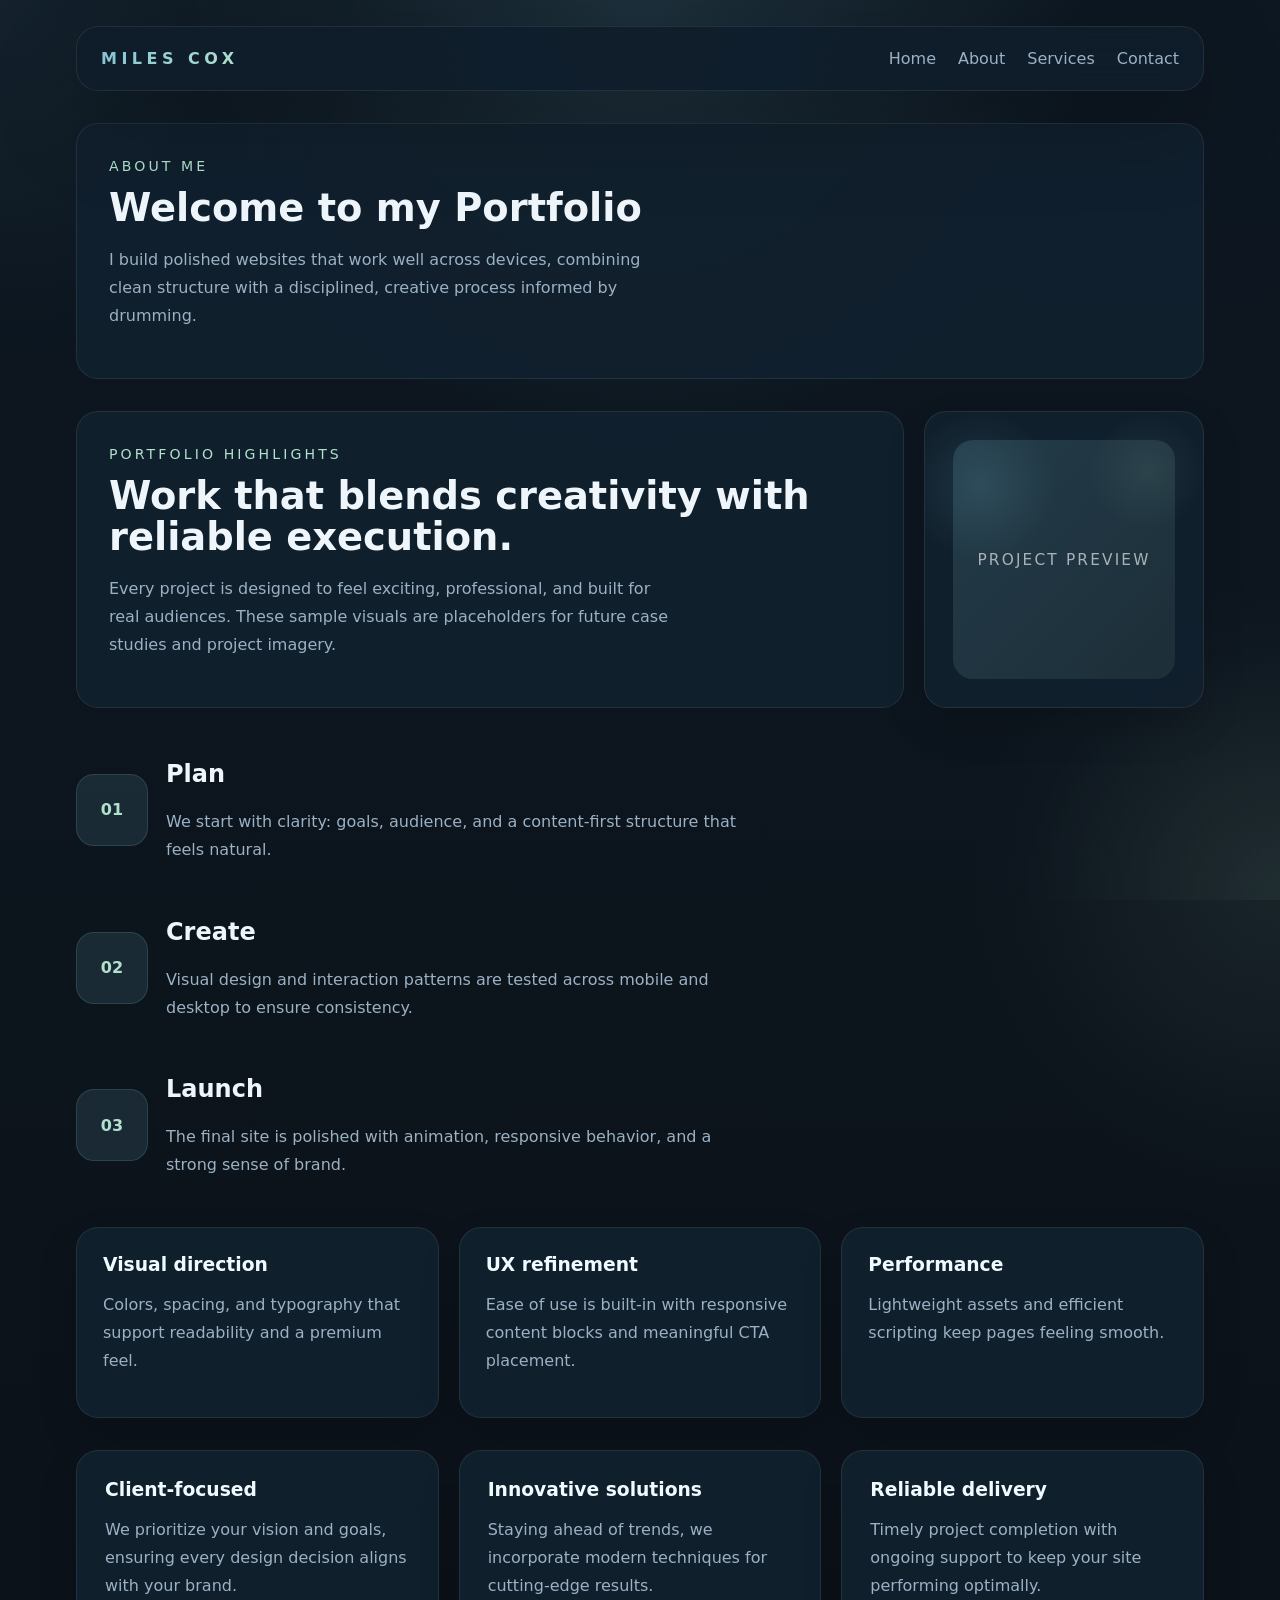
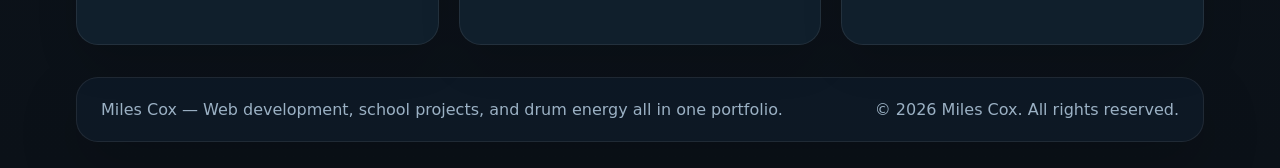
==== commit c5c3941e: "made it better" ====
--- a/about.html
+++ b/about.html
@@ -22,7 +22,7 @@
     <main>
       <section class="page-intro">
         <span class="eyebrow">About me</span>
-        <h1>I’m Miles Cox, a 17-year-old junior at Westlake High School with a focus on web development.</h1>
+        <h1>Welcome to my Portfolio</h1>
         <p>I build polished websites that work well across devices, combining clean structure with a disciplined, creative process informed by drumming.</p>
       </section>
 
--- a/styles.css
+++ b/styles.css
@@ -1,15 +1,16 @@
 :root {
   color-scheme: dark;
-  --bg: #0b1320;
-  --surface: rgba(15, 23, 38, 0.88);
-  --surface-strong: rgba(12, 18, 30, 0.96);
-  --text: #eef5ff;
-  --muted: #b7c7d8;
-  --accent: #58c9f7;
-  --accent-strong: #7de3c4;
-  --border: rgba(255, 255, 255, 0.08);
-  --radius: 20px;
-  --shadow: 0 28px 80px rgba(0, 0, 0, 0.22);
+  --bg: #0f1c28;
+  --surface: rgba(18, 32, 42, 0.92);
+  --surface-soft: rgba(26, 45, 58, 0.95);
+  --surface-glow: rgba(137, 189, 204, 0.16);
+  --text: #eef5fb;
+  --muted: #9bb1c4;
+  --accent: #84c3d3;
+  --accent-strong: #b2e0ce;
+  --border: rgba(255, 255, 255, 0.09);
+  --radius: 22px;
+  --shadow: 0 32px 90px rgba(0, 0, 0, 0.22);
   font-family: Inter, system-ui, -apple-system, BlinkMacSystemFont, sans-serif;
 }
 
@@ -24,9 +25,9 @@
 body {
   margin: 0;
   min-height: 100vh;
-  background: radial-gradient(circle at top, rgba(88, 201, 243, 0.14), transparent 22%),
-    radial-gradient(circle at bottom right, rgba(125, 227, 196, 0.12), transparent 15%),
-    linear-gradient(180deg, #111827 0%, #0b1320 100%);
+  background: radial-gradient(circle at top, rgba(122, 196, 216, 0.14), transparent 24%),
+    radial-gradient(circle at right, rgba(178, 228, 197, 0.08), transparent 20%),
+    linear-gradient(180deg, #0d1721 0%, #0b1118 100%);
   color: var(--text);
 }
 
@@ -34,48 +35,50 @@
   content: "";
   position: fixed;
   inset: 0;
-  background: radial-gradient(circle at top left, rgba(110, 184, 212, 0.2), transparent 22%),
-    radial-gradient(circle at bottom right, rgba(125, 227, 196, 0.14), transparent 18%);
+  background: radial-gradient(circle at top left, rgba(132, 206, 225, 0.16), transparent 24%),
+    radial-gradient(circle at bottom right, rgba(178, 228, 197, 0.12), transparent 18%);
   pointer-events: none;
-  opacity: 0.42;
+  opacity: 0.4;
 }
 
 body::after {
   content: "";
   position: fixed;
   inset: 0;
-  background-image: linear-gradient(90deg, rgba(255,255,255,0.02) 1px, transparent 1px),
-    linear-gradient(rgba(255,255,255,0.02) 1px, transparent 1px);
-  background-size: 120px 120px;
+  background-image: linear-gradient(90deg, rgba(255, 255, 255, 0.02) 1px, transparent 1px),
+    linear-gradient(rgba(255, 255, 255, 0.02) 1px, transparent 1px);
+  background-size: 100px 100px;
   pointer-events: none;
-  opacity: 0.12;
+  opacity: 0.08;
 }
 
 .page-shell {
   position: relative;
-  max-width: 1240px;
+  max-width: 1180px;
   margin: 0 auto;
-  padding: 24px;
+  padding: 26px;
 }
 
 .site-header {
+  position: relative;
+  z-index: 2;
   display: flex;
   align-items: center;
   justify-content: space-between;
-  gap: 18px;
+  gap: 20px;
   margin-bottom: 32px;
   padding: 22px 24px;
-  border: 1px solid rgba(94, 181, 216, 0.18);
-  border-radius: var(--radius);
-  background: rgba(10, 18, 30, 0.9);
-  backdrop-filter: blur(18px);
-  box-shadow: 0 24px 80px rgba(4, 8, 18, 0.24);
+  border-radius: var(--radius);
+  background: rgba(16, 30, 44, 0.92);
+  border: 1px solid rgba(255, 255, 255, 0.08);
+  box-shadow: var(--shadow);
+  backdrop-filter: blur(20px);
 }
 
 .brand {
   font-size: 1rem;
   font-weight: 800;
-  letter-spacing: 0.22em;
+  letter-spacing: 0.28em;
   text-transform: uppercase;
   background: linear-gradient(135deg, var(--accent), var(--accent-strong));
   background-clip: text;
@@ -85,40 +88,40 @@
 
 .nav-links {
   display: flex;
-  gap: 20px;
+  align-items: center;
+  gap: 22px;
   flex-wrap: wrap;
-  align-items: center;
-  transition: max-height 0.32s ease, opacity 0.28s ease;
 }
 
 .nav-links a {
   color: var(--muted);
   text-decoration: none;
   font-weight: 500;
-  transition: color 0.2s ease, transform 0.2s ease;
+  transition: transform 0.2s ease, color 0.2s ease;
 }
 
 .nav-links a:hover,
 .nav-links a:focus-visible {
-  color: var(--accent-strong);
+  color: var(--text);
   transform: translateY(-1px);
 }
 
 .menu-toggle {
   display: none;
-  border: 1px solid var(--border);
+  border: 1px solid rgba(255, 255, 255, 0.12);
   border-radius: 999px;
-  padding: 10px 16px;
+  padding: 11px 18px;
+  min-width: 96px;
   color: var(--text);
-  background: rgba(10, 18, 30, 0.88);
+  background: rgba(17, 32, 48, 0.92);
   cursor: pointer;
-  transition: transform 0.2s ease, background 0.2s ease;
+  transition: background 0.2s ease, transform 0.2s ease;
 }
 
 .menu-toggle:hover,
 .menu-toggle:focus-visible {
   transform: translateY(-1px);
-  background: rgba(15, 24, 40, 0.96);
+  background: rgba(20, 40, 60, 0.96);
 }
 
 main {
@@ -128,67 +131,55 @@
 
 .hero-section {
   display: grid;
-  grid-template-columns: minmax(0, 1.4fr) minmax(330px, 1fr);
+  grid-template-columns: minmax(0, 1.5fr) minmax(300px, 1fr);
   gap: 28px;
   align-items: stretch;
 }
 
 .hero-copy,
-.hero-panel,
 .page-intro,
-.overview-section,
-.timeline-section,
-.skill-grid,
-.feature-grid,
+.overview-copy,
+.bio-copy,
+.contact-panel-card,
 .form-section,
-.service-list,
-.service-highlights {
+.service-item,
+.skill-card,
+.highlight-card,
+.mini-card,
+.feature-card,
+.gallery-card,
+.bio-card,
+.placeholder-card,
+.service-showcase .placeholder-card {
   position: relative;
 }
-
+.overview-copy{
+  height:530px;
+}
 .hero-copy {
   padding: 34px;
   border-radius: var(--radius);
-  background: linear-gradient(180deg, rgba(19, 31, 48, 0.96), rgba(15, 25, 40, 0.95));
-  border: 1px solid rgba(94, 181, 216, 0.16);
-  box-shadow: 0 24px 60px rgba(2, 8, 22, 0.25);
-}
-
-.hero-panel {
-  position: relative;
-  border-radius: var(--radius);
-  overflow: hidden;
-  background: radial-gradient(circle at 20% 30%, rgba(94, 181, 216, 0.14), transparent 24%),
-    radial-gradient(circle at 80% 20%, rgba(125, 227, 196, 0.1), transparent 18%),
-    linear-gradient(180deg, rgba(18, 30, 48, 0.96), rgba(11, 18, 30, 1));
+  background: linear-gradient(180deg, rgba(18, 36, 50, 0.94), rgba(16, 32, 46, 0.95));
   border: 1px solid rgba(255, 255, 255, 0.08);
-  min-height: 360px;
-  display: grid;
-  align-items: center;
-}
-
-.hero-panel::before {
-  content: "";
-  position: absolute;
-  inset: 0;
-  background: radial-gradient(circle at 50% 60%, rgba(255, 255, 255, 0.05), transparent 26%);
-  pointer-events: none;
+  box-shadow: 0 28px 70px rgba(0, 0, 0, 0.2);
 }
 
 .hero-copy .eyebrow,
 .page-intro .eyebrow,
-.overview-copy .eyebrow {
+.overview-copy .eyebrow,
+.bio-copy .eyebrow {
   display: inline-flex;
   margin-bottom: 14px;
   font-size: 0.88rem;
-  letter-spacing: 0.2em;
+  letter-spacing: 0.22em;
   text-transform: uppercase;
   color: var(--accent-strong);
 }
 
 .hero-copy h1,
 .page-intro h1,
-.overview-copy h2 {
+.overview-copy h2,
+.bio-copy h2 {
   margin: 0 0 18px;
   font-size: clamp(2rem, 3vw, 3.4rem);
   line-height: 1.05;
@@ -197,11 +188,14 @@
 .hero-copy p,
 .page-intro p,
 .overview-copy p,
+.bio-copy p,
 .service-item p,
 .skill-card p,
 .timeline-step p,
 .mini-card p,
-.feature-card p {
+.feature-card p,
+.placeholder-card p,
+.contact-panel-card p {
   max-width: 56ch;
   color: var(--muted);
   line-height: 1.75;
@@ -213,10 +207,10 @@
   gap: 10px;
   padding: 14px 24px;
   margin-top: 22px;
+  border-radius: 999px;
   border: 1px solid transparent;
-  border-radius: 999px;
   background: linear-gradient(135deg, var(--accent), var(--accent-strong));
-  color: #0c1721;
+  color: #0c1821;
   font-weight: 700;
   text-decoration: none;
   cursor: pointer;
@@ -226,18 +220,36 @@
 .primary-button:hover,
 .primary-button:focus-visible {
   transform: translateY(-2px);
-  background: var(--accent-strong);
-  box-shadow: 0 20px 40px rgba(59, 146, 173, 0.24);
+  background: #b7e3d2;
+  box-shadow: 0 20px 44px rgba(31, 110, 125, 0.22);
+}
+
+.hero-panel {
+  position: relative;
+  border-radius: var(--radius);
+  overflow: hidden;
+  min-height: 360px;
+  background: linear-gradient(180deg, rgba(16, 30, 42, 0.98), rgba(10, 18, 28, 1));
+  border: 1px solid rgba(255, 255, 255, 0.08);
+  box-shadow: 0 24px 60px rgba(0, 0, 0, 0.18);
+}
+
+.hero-panel::before {
+  content: "";
+  position: absolute;
+  inset: 0;
+  background: radial-gradient(circle at 30% 30%, rgba(132, 206, 225, 0.16), transparent 25%),
+    radial-gradient(circle at 75% 15%, rgba(178, 228, 197, 0.1), transparent 18%);
+  pointer-events: none;
 }
 
 .slider {
-  border-radius: var(--radius);
-  overflow: hidden;
-  background: linear-gradient(180deg, rgba(18, 30, 48, 0.95), rgba(11, 18, 30, 0.98));
-  border: 1px solid rgba(255, 255, 255, 0.06);
-  min-height: 320px;
+  position: relative;
+  z-index: 1;
+  min-height: 360px;
   display: grid;
   align-items: center;
+  padding: 32px;
 }
 
 .slider-track {
@@ -252,7 +264,7 @@
   padding: 32px;
   opacity: 0;
   transform: translateY(20px);
-  transition: opacity 0.6s ease, transform 0.6s ease;
+  transition: opacity 0.5s ease, transform 0.5s ease;
 }
 
 .slide.active {
@@ -262,14 +274,14 @@
 
 .slide h2 {
   margin: 0 0 14px;
-  font-size: clamp(1.65rem, 2vw, 2.2rem);
+  font-size: clamp(1.8rem, 2vw, 2.3rem);
 }
 
 .slider-controls {
   display: flex;
   justify-content: center;
-  gap: 10px;
-  padding: 20px 0;
+  gap: 12px;
+  margin-top: 10px;
 }
 
 .slider-dot {
@@ -285,23 +297,79 @@
 .slider-dot.active,
 .slider-dot:hover {
   transform: scale(1.15);
-  background: var(--accent-strong);
-  border-color: var(--accent-strong);
-}
-
-.feature-grid {
-  display: grid;
+  background: var(--accent);
+  border-color: var(--accent);
+}
+
+.feature-grid,
+.gallery-grid,
+.skill-grid,
+.service-list,
+.service-highlights,
+.overview-cards,
+.timeline-section,
+.service-showcase {
+  display: grid;
+  gap: 20px;
+}
+
+.feature-grid,
+.skill-grid,
+.service-list,
+.service-highlights,
+.gallery-grid,
+.service-showcase {
   grid-template-columns: repeat(3, minmax(0, 1fr));
-  gap: 20px;
+}
+
+.feature-card,
+.gallery-card,
+.mini-card,
+.skill-card,
+.service-item,
+.highlight-card,
+.bio-card,
+.placeholder-card,
+.contact-panel-card {
+  border-radius: var(--radius);
+  background: rgba(17, 32, 46, 0.94);
+  border: 1px solid rgba(255, 255, 255, 0.08);
+  padding: 28px;
+  box-shadow: 0 18px 40px rgba(0, 0, 0, 0.14);
+  transition: transform 0.28s ease, box-shadow 0.28s ease, border-color 0.28s ease;
+}
+
+.feature-card:hover,
+.feature-card:focus-visible,
+.mini-card:hover,
+.skill-card:hover,
+.service-item:hover,
+.highlight-card:hover,
+.bio-card:hover,
+.placeholder-card:hover,
+.contact-panel-card:hover {
+  transform: translateY(-4px);
+  border-color: rgba(132, 206, 225, 0.24);
+  box-shadow: 0 26px 62px rgba(0, 0, 0, 0.18);
+}
+
+.feature-card h3,
+.skill-card h3,
+.service-item h2,
+.highlight-card h3,
+.mini-card h4,
+.bio-card h3,
+.placeholder-card h3,
+.contact-panel-card h2 {
+  margin: 0 0 14px;
+  color: #f0fbff;
 }
 
 .gallery-section {
-  display: grid;
-  gap: 24px;
   padding: 30px;
   border-radius: var(--radius);
   border: 1px solid rgba(255, 255, 255, 0.08);
-  background: rgba(12, 18, 28, 0.92);
+  background: rgba(12, 22, 34, 0.95);
 }
 
 .gallery-section h2 {
@@ -309,313 +377,179 @@
   font-size: clamp(1.75rem, 2.2vw, 2.4rem);
 }
 
-.gallery-grid {
-  display: grid;
-  grid-template-columns: repeat(3, minmax(0, 1fr));
-  gap: 18px;
-}
-
 .gallery-card {
   position: relative;
-  min-height: 260px;
-  border-radius: var(--radius);
-  padding: 28px;
-  background: linear-gradient(180deg, rgba(16, 26, 42, 0.96), rgba(10, 16, 28, 0.98));
-  border: 1px solid rgba(94, 181, 216, 0.16);
+  height: 240px;
+  border-radius: var(--radius);
+  padding: 22px;
   overflow: hidden;
   display: grid;
   align-items: end;
   gap: 12px;
+  background: linear-gradient(180deg, rgba(18, 36, 52, 0.96), rgba(13, 24, 36, 0.98));
 }
 
 .gallery-card::before {
   content: "";
   position: absolute;
   inset: 0;
-  background: radial-gradient(circle at 30% 30%, rgba(94, 181, 216, 0.16), transparent 24%),
-    radial-gradient(circle at 70% 20%, rgba(125, 227, 196, 0.12), transparent 18%);
+  background: radial-gradient(circle at 25% 30%, rgba(132, 206, 225, 0.13), transparent 24%),
+    radial-gradient(circle at 75% 15%, rgba(178, 228, 197, 0.1), transparent 18%);
   pointer-events: none;
 }
 
-.gallery-card span {
+img {
+  max-width: 100%;
+  height: auto;
+  display: block;
+}
+
+.gallery-card img {
+  position: absolute;
+  inset: 0;
+  width: 100%;
+  height: 100%;
+  object-fit: cover;
+  border-radius: var(--radius);
+}
+
+.gallery-card > * {
   position: relative;
   z-index: 1;
 }
 
-.gallery-card p {
-  color: var(--muted);
-  position: relative;
-  z-index: 1;
-}
-
-.gallery-card:hover {
-  transform: translateY(-4px);
-  box-shadow: 0 28px 60px rgba(0, 0, 0, 0.28);
-}
-
-.gallery-card strong {
-  display: inline-flex;
-  gap: 8px;
+.contact-panel-card {
+  height: 260px;
+  padding: 0;
+  overflow: hidden;
+}
+
+.contact-panel-card img {
+  width: 100%;
+  height: 100%;
+  object-fit: cover;
+  display: block;
+}
+
+.overview-section {
+  display: grid;
+  gap: 24px;
+  grid-template-columns: minmax(0, 1.7fr) minmax(280px, 1fr);
+  align-items: start;
+}
+
+.overview-copy,
+.page-intro,
+.form-section,
+.contact-panel,
+.bio-copy {
+  padding: 32px;
+  border-radius: var(--radius);
+  background: rgba(17, 32, 46, 0.94);
+  border: 1px solid rgba(255, 255, 255, 0.08);
+}
+
+.overview-cards,
+.timeline-section,
+.skill-grid,
+.service-list,
+.service-highlights,
+.feature-grid,
+.gallery-grid,
+.service-showcase {
+  gap: 20px;
+}
+
+.mini-card,
+.service-item,
+.skill-card,
+.highlight-card {
+  padding: 26px;
+}
+
+.timeline-section {
+  display: grid;
+  gap: 18px;
+}
+
+.timeline-step {
+  display: grid;
+  grid-template-columns: 72px minmax(0, 1fr);
+  gap: 18px;
   align-items: center;
+}
+
+.step-number {
+  width: 72px;
+  height: 72px;
+  display: grid;
+  place-items: center;
+  border-radius: 18px;
+  font-weight: 700;
   color: var(--accent-strong);
-  font-size: 0.92rem;
-}
-
-.bio-grid,
-.service-showcase,
-.contact-panel {
+  background: rgba(132, 206, 225, 0.12);
+  border: 1px solid rgba(132, 206, 225, 0.16);
+}
+
+.bio-grid {
   display: grid;
   gap: 20px;
-  padding: 28px;
-  border-radius: var(--radius);
-  background: rgba(14, 22, 36, 0.94);
-  border: 1px solid rgba(94, 181, 216, 0.12);
-}
-
-.bio-grid {
   grid-template-columns: minmax(0, 1.4fr) 280px;
 }
 
-.bio-copy {
-  display: grid;
-  gap: 14px;
-}
-
-.bio-card,
-.placeholder-card,
-.contact-panel-card {
-  position: relative;
-  border-radius: var(--radius);
-  overflow: hidden;
-  background: linear-gradient(180deg, rgba(32, 55, 83, 0.96), rgba(14, 22, 36, 0.98));
-  border: 1px solid rgba(94, 181, 216, 0.16);
+.bio-card {
+  min-height: 280px;
+}
+
+.placeholder-image {
+  width: 100%;
+  height: 100%;
+  display: grid;
+  place-items: center;
+  border-radius: 20px;
+  background: linear-gradient(135deg, rgba(132, 206, 225, 0.16), rgba(178, 228, 197, 0.08));
+  color: rgba(255, 255, 255, 0.62);
+  font-size: 0.96rem;
+  letter-spacing: 0.14em;
+  text-transform: uppercase;
+}
+
+.service-showcase {
+  grid-template-columns: repeat(3, minmax(0, 1fr));
+}
+
+.service-showcase .placeholder-card {
   min-height: 260px;
-  padding: 24px;
-  box-shadow: inset 0 0 0 1px rgba(255, 255, 255, 0.03);
-}
-
-.bio-card::before,
+  background: linear-gradient(180deg, rgba(22, 40, 58, 0.96), rgba(13, 24, 36, 0.98));
+}
+
 .placeholder-card::before,
-.contact-panel-card::before {
+.contact-panel-card::before,
+.bio-card::before {
   content: "";
   position: absolute;
   inset: 0;
-  background: radial-gradient(circle at 20% 20%, rgba(94, 181, 216, 0.16), transparent 24%),
-    radial-gradient(circle at 80% 25%, rgba(125, 227, 196, 0.12), transparent 18%);
+  background: radial-gradient(circle at 20% 25%, rgba(132, 206, 225, 0.12), transparent 24%),
+    radial-gradient(circle at 80% 20%, rgba(178, 228, 197, 0.08), transparent 18%);
   pointer-events: none;
 }
 
-.bio-card .placeholder-image,
-.placeholder-card .placeholder-image,
-.contact-panel-card .placeholder-image {
-  position: relative;
-  z-index: 1;
-  width: 100%;
-  height: 100%;
-  background: linear-gradient(135deg, rgba(58, 201, 247, 0.16), rgba(125, 227, 196, 0.08));
-  border-radius: 20px;
-  display: grid;
-  place-items: center;
-  color: rgba(255, 255, 255, 0.55);
-  font-size: 0.95rem;
-  text-transform: uppercase;
-  letter-spacing: 0.16em;
-  text-align: center;
-}
-
-.bio-card h3,
-.placeholder-card h3,
-.contact-panel-card h3 {
-  margin: 0 0 14px;
-  color: var(--accent-strong);
-}
-
-.placeholder-card {
-  display: grid;
-  grid-template-rows: 1fr auto;
-}
-
-.placeholder-card p,
-.contact-panel-card p {
-  color: var(--muted);
-  position: relative;
-  z-index: 1;
-}
-
-.bio-copy h2,
-.contact-panel h2,
-.service-showcase h2 {
-  margin: 0;
-  font-size: clamp(1.9rem, 2.3vw, 2.6rem);
-}
-
-.service-showcase {
-  grid-template-columns: repeat(3, minmax(0, 1fr));
-}
-
-.service-showcase .placeholder-card {
-  background: linear-gradient(180deg, rgba(23, 41, 65, 0.96), rgba(12, 20, 34, 0.98));
-}
-
-.service-showcase .placeholder-card::after,
-.contact-panel-card::after {
-  content: "";
-  position: absolute;
-  width: 140px;
-  height: 140px;
-  border-radius: 50%;
-  background: rgba(94, 181, 216, 0.08);
-  top: -36px;
-  right: -36px;
-}
-
-.service-showcase .placeholder-card:hover,
-.contact-panel-card:hover {
-  transform: translateY(-4px);
-  box-shadow: 0 28px 60px rgba(0, 0, 0, 0.24);
-}
-
-.service-showcase .placeholder-card h3,
-.contact-panel-card h3 {
-  position: relative;
-  z-index: 1;
-}
-
-.service-showcase .placeholder-card span,
-.contact-panel-card span {
-  color: var(--muted);
-}
-
-.feature-card {
-  position: relative;
-  padding: 28px;
-  border-radius: var(--radius);
-  background: rgba(20, 32, 50, 0.92);
-  border: 1px solid rgba(255, 255, 255, 0.06);
-  transition: transform 0.3s ease, border-color 0.3s ease, box-shadow 0.3s ease;
-}
-
-.feature-card:hover,
-.feature-card:focus-visible,
-.feature-card.active-card {
-  transform: translateY(-5px);
-  border-color: rgba(110, 184, 212, 0.25);
-  box-shadow: 0 24px 60px rgba(12, 25, 43, 0.22);
-}
-
-.feature-card.active-card {
-  background: rgba(20, 34, 54, 0.96);
-}
-
-.overview-section {
-  display: grid;
-  gap: 24px;
-  grid-template-columns: minmax(0, 1.8fr) minmax(280px, 1fr);
-  align-items: start;
-}
-
-.overview-copy {
-  padding: 32px;
-  border-radius: var(--radius);
-  border: 1px solid rgba(255, 255, 255, 0.06);
-  background: rgba(17, 27, 44, 0.92);
-}
-
-.overview-cards {
-  display: grid;
-  gap: 20px;
-}
-
-.mini-card,
-.skill-card,
-.service-item,
-.highlight-card,
-.timeline-step {
-  border-radius: 20px;
-  padding: 26px;
-  background: rgba(18, 30, 50, 0.9);
-  border: 1px solid rgba(255, 255, 255, 0.05);
-}
-
-.mini-card::after,
-.highlight-card::after {
-  content: "";
-  display: block;
-  width: 58px;
-  height: 4px;
-  margin-top: 18px;
-  border-radius: 999px;
-  background: linear-gradient(90deg, rgba(110, 184, 212, 0.85), rgba(116, 200, 184, 0.45));
-}
-
-
-
-
-
-.page-intro {
-  padding: 28px 30px;
-  border-radius: var(--radius);
-  border: 1px solid rgba(255, 255, 255, 0.06);
-  background: rgba(15, 24, 40, 0.94);
-}
-
-.timeline-section {
+.contact-panel {
+  border-radius: var(--radius);
+}
+
+.contact-panel-card {
+  min-height: 220px;
+}
+
+.contact-form {
   display: grid;
   gap: 18px;
 }
 
-.timeline-step {
-  display: grid;
-  grid-template-columns: 68px minmax(0, 1fr);
-  gap: 18px;
-}
-
-.step-number {
-  width: 68px;
-  height: 68px;
-  display: grid;
-  place-items: center;
-  border-radius: 18px;
-  font-weight: 700;
-  background: rgba(110, 184, 212, 0.14);
-  border: 1px solid rgba(110, 184, 212, 0.2);
-  color: var(--accent-strong);
-}
-
-.skill-grid,
-.service-list,
-.service-highlights {
-  display: grid;
-  gap: 20px;
-}
-
-.service-item,
-.skill-card,
-.highlight-card {
-  position: relative;
-}
-
-.service-item:hover,
-.skill-card:hover,
-.highlight-card:hover {
-  transform: translateY(-4px);
-}
-
-.form-section {
-  padding: 28px;
-  border-radius: var(--radius);
-  border: 1px solid var(--border);
-  background: rgba(9, 17, 31, 0.92);
-}
-
-.contact-form {
-  display: grid;
-  gap: 18px;
-}
-
 .form-row {
   display: grid;
-  gap: 8px;
+  gap: 10px;
 }
 
 .form-row label {
@@ -629,8 +563,8 @@
   width: 100%;
   padding: 14px 16px;
   border-radius: 16px;
-  border: 1px solid rgba(255, 255, 255, 0.12);
-  background: rgba(8, 16, 29, 0.96);
+  border: 1px solid rgba(255, 255, 255, 0.14);
+  background: rgba(11, 22, 34, 0.96);
   color: var(--text);
   transition: border-color 0.2s ease, transform 0.2s ease;
 }
@@ -639,7 +573,7 @@
 .form-row select:focus,
 .form-row textarea:focus {
   outline: none;
-  border-color: rgba(109, 179, 255, 0.7);
+  border-color: rgba(132, 206, 225, 0.7);
   transform: translateY(-1px);
 }
 
@@ -674,14 +608,15 @@
 
 .site-footer {
   margin-top: 32px;
-  padding: 20px 22px;
-  border-radius: var(--radius);
-  border: 1px solid var(--border);
-  background: rgba(9, 17, 31, 0.82);
+  padding: 22px 24px;
+  border-radius: var(--radius);
+  border: 1px solid rgba(255, 255, 255, 0.08);
+  background: rgba(15, 26, 38, 0.92);
   display: flex;
   justify-content: space-between;
   flex-wrap: wrap;
-  gap: 12px;
+  gap: 10px;
+  box-shadow: 0 24px 60px rgba(0, 0, 0, 0.18);
 }
 
 .site-footer p {
@@ -689,69 +624,7 @@
   color: var(--muted);
 }
 
-@media (max-width: 920px) {
-  .hero-section,
-  .overview-section {
-    grid-template-columns: 1fr;
-  }
-
-  .feature-grid,
-  .skill-grid,
-  .service-list,
-  .service-highlights {
-    grid-template-columns: 1fr;
-  }
-}
-
-@media (max-width: 960px) {
-  .site-header {
-    position: relative;
-    flex-wrap: wrap;
-    justify-content: space-between;
-    padding-bottom: 16px;
-  }
-
-  .nav-links {
-    position: absolute;
-    top: calc(100% + 10px);
-    left: 0;
-    right: 0;
-    width: calc(100% - 32px);
-    margin: 0 auto;
-    flex-direction: column;
-    gap: 0;
-    max-height: 0;
-    opacity: 0;
-    overflow: hidden;
-    border-radius: var(--radius);
-    background: rgba(11, 17, 27, 0.98);
-    border: 1px solid rgba(255, 255, 255, 0.08);
-    box-shadow: 0 24px 50px rgba(0, 0, 0, 0.28);
-    pointer-events: none;
-  }
-
-  .nav-links.open {
-    max-height: 260px;
-    opacity: 1;
-    pointer-events: auto;
-  }
-
-  .nav-links a {
-    width: 100%;
-    padding: 16px 20px;
-    border-bottom: 1px solid rgba(255, 255, 255, 0.05);
-  }
-
-  .nav-links a:last-child {
-    border-bottom: none;
-  }
-
-  .menu-toggle {
-    display: inline-flex;
-  }
-}
-
-@media (max-width: 920px) {
+@media (max-width: 980px) {
   .hero-section,
   .overview-section,
   .bio-grid,
@@ -763,39 +636,88 @@
   .skill-grid,
   .service-list,
   .service-highlights,
+  .overview-cards,
   .gallery-grid {
     grid-template-columns: 1fr;
   }
 }
 
-@media (max-width: 760px) {
+@media (max-width: 860px) {
   .page-shell {
-    padding: 18px;
-  }
-
+    padding: 20px;
+  }
+
+  .site-header {
+    flex-wrap: wrap;
+  }
+
+  .nav-links {
+    position: absolute;
+    top: 100%;
+    left: 0;
+    right: 0;
+    width: 100%;
+    margin: 0;
+    flex-direction: column;
+    gap: 0;
+    z-index: 9999;
+    max-height: 0;
+    opacity: 0;
+    overflow: hidden;
+    border-radius: 0 0 var(--radius) var(--radius);
+    background: rgba(8, 14, 19, 0.96);
+    border: 1px solid rgba(255, 255, 255, 0.08);
+    box-shadow: 0 30px 60px rgba(0, 0, 0, 0.28);
+    backdrop-filter: blur(20px);
+    pointer-events: none;
+    transition: max-height 0.32s ease, opacity 0.24s ease;
+  }
+
+  .nav-links.open {
+    max-height: 380px;
+    opacity: 1;
+    pointer-events: auto;
+  }
+
+  .nav-links a {
+    width: 100%;
+    padding: 16px 24px;
+    border-top: 1px solid rgba(255, 255, 255, 0.05);
+  }
+
+  .nav-links a:first-child {
+    border-top: none;
+  }
+
+  .menu-toggle {
+    display: inline-flex;
+  }
+}
+
+@media (max-width: 640px) {
+  .page-shell {
+    padding: 16px;
+  }
+
+  .hero-copy h1,
   .page-intro h1,
-  .hero-copy h1,
-  .overview-copy h2 {
-    font-size: 2.4rem;
-  }
-}
-
-@media (max-width: 520px) {
-  .site-footer {
-    flex-direction: column;
-    align-items: flex-start;
-  }
-
+  .overview-copy h2,
+  .bio-copy h2 {
+    font-size: 2.3rem;
+  }
+
+  .hero-panel,
   .hero-copy,
-  .hero-panel,
   .page-intro,
   .overview-copy,
-  .timeline-step,
-  .feature-card,
-  .mini-card,
-  .service-item,
-  .highlight-card,
-  .form-section {
+  .form-section,
+  .contact-panel-card,
+  .bio-card,
+  .placeholder-card {
     padding: 22px;
   }
-}
+
+  .gallery-card {
+    height: 220px;
+  }
+}
